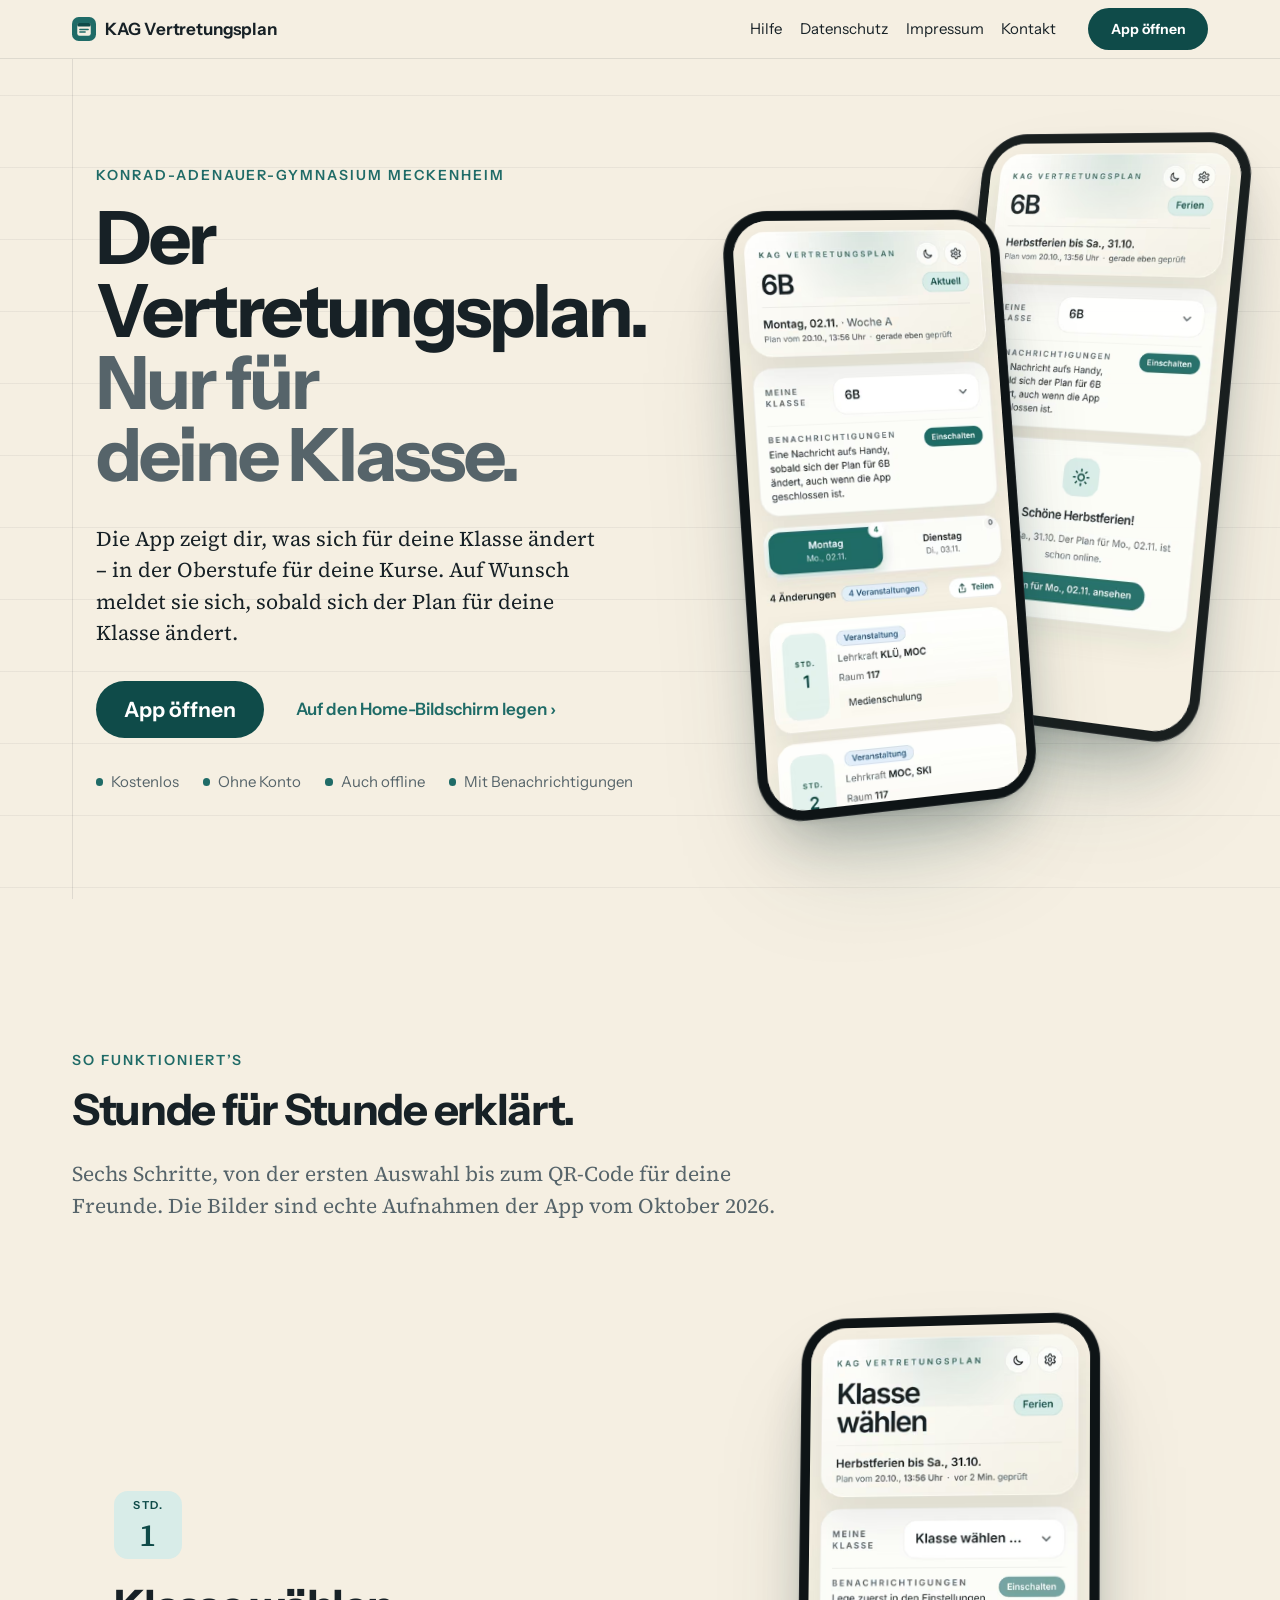
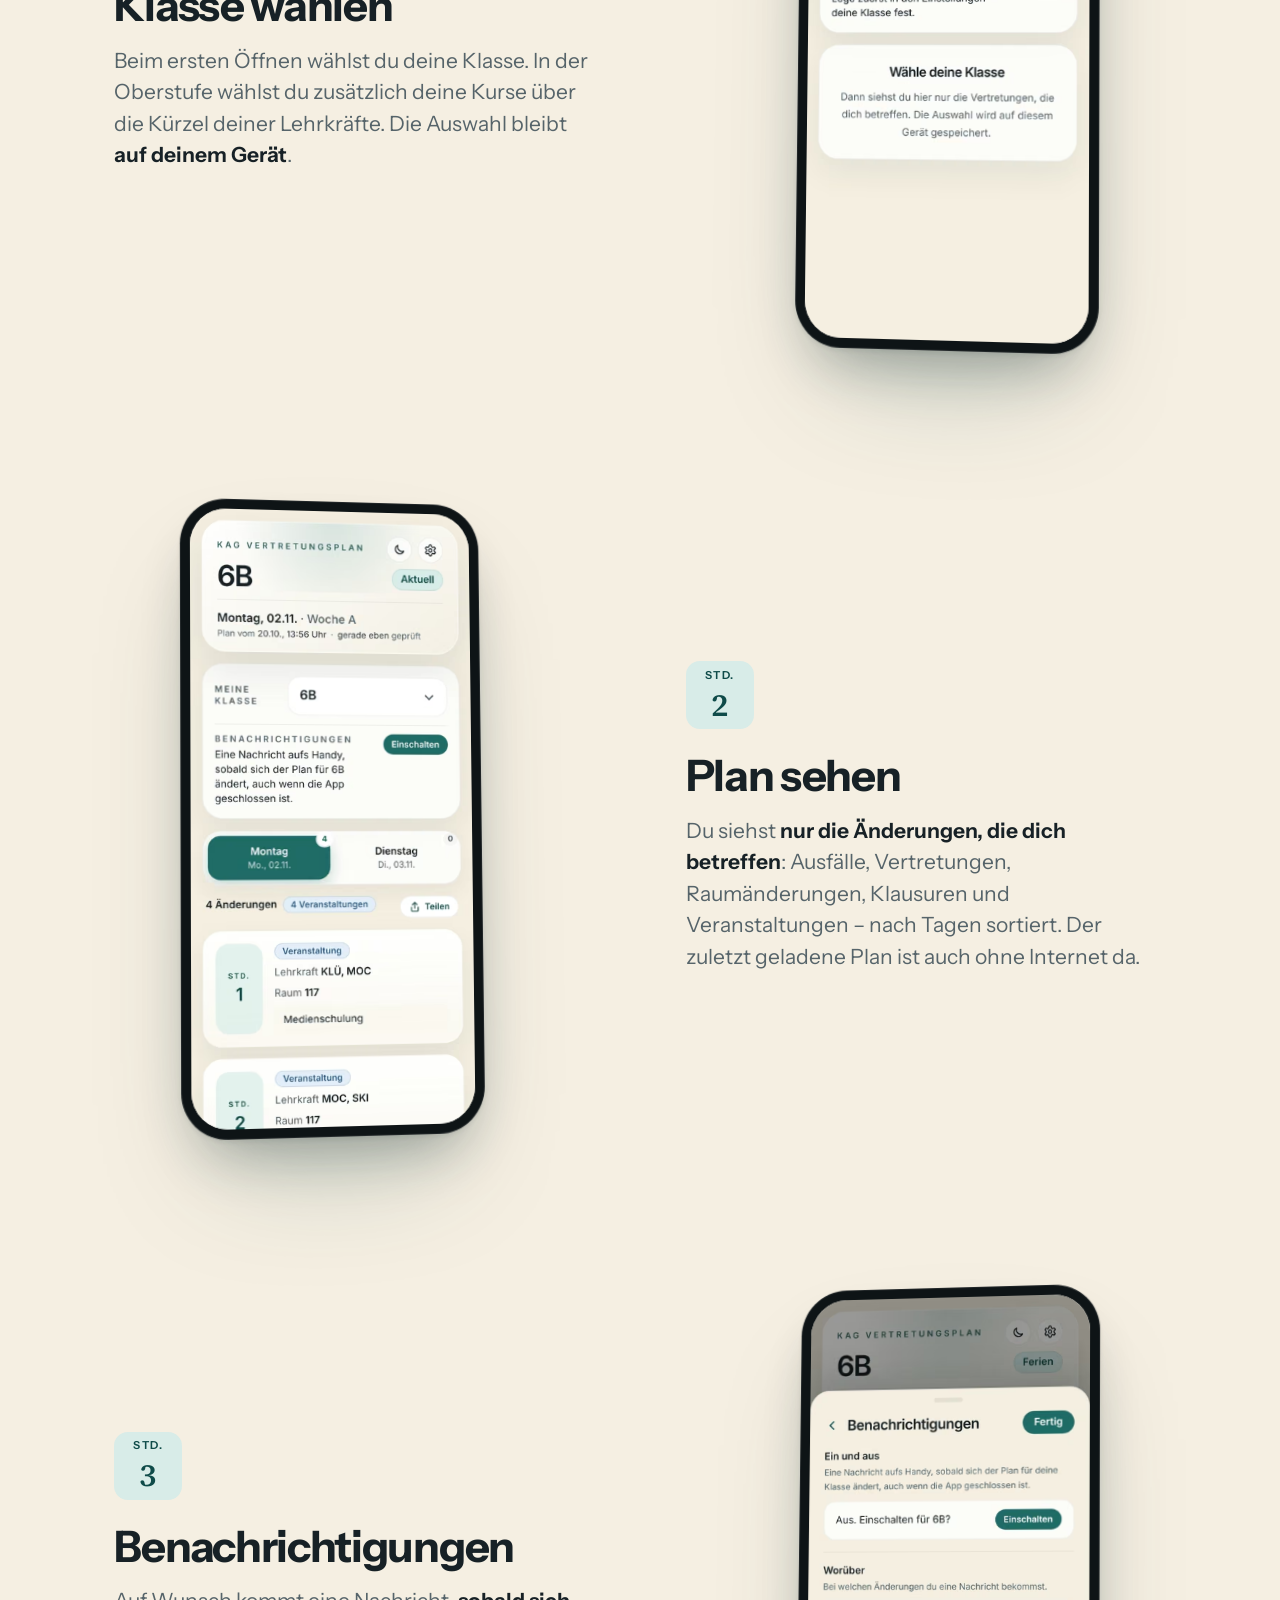
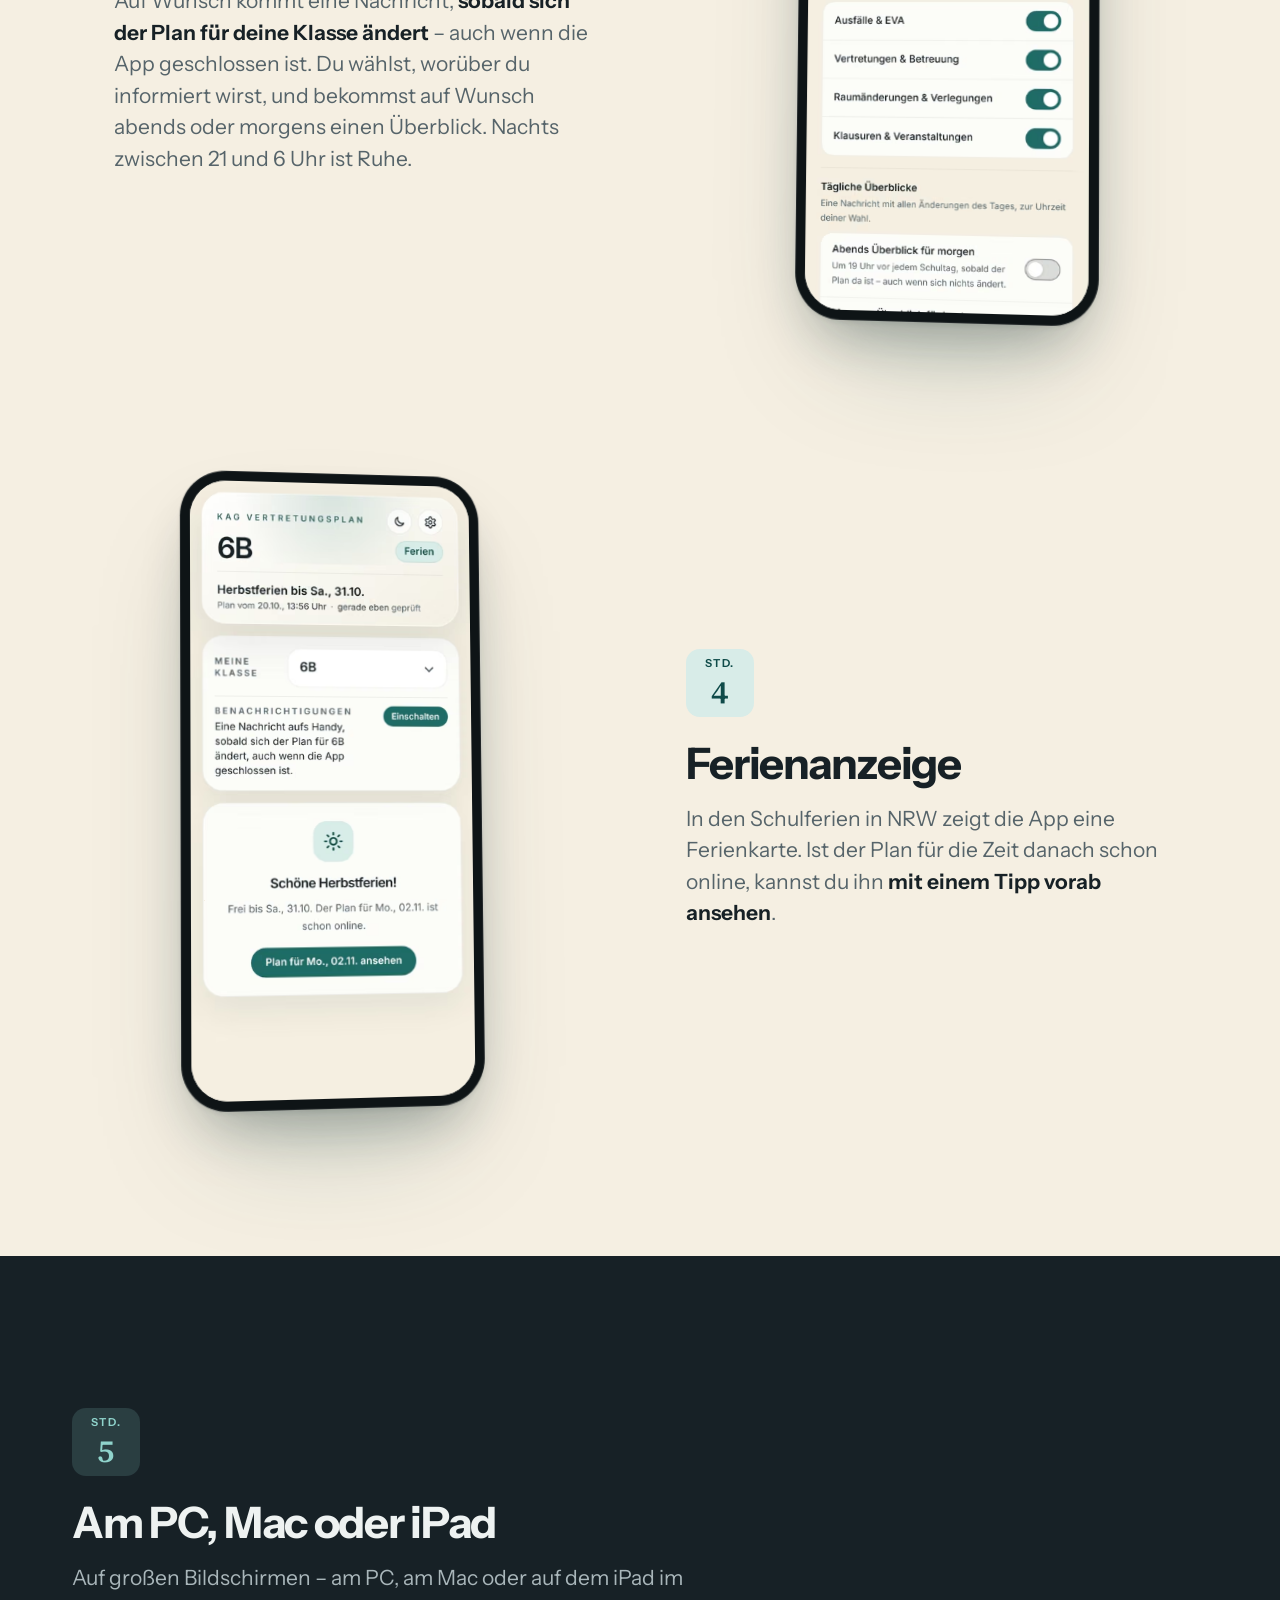
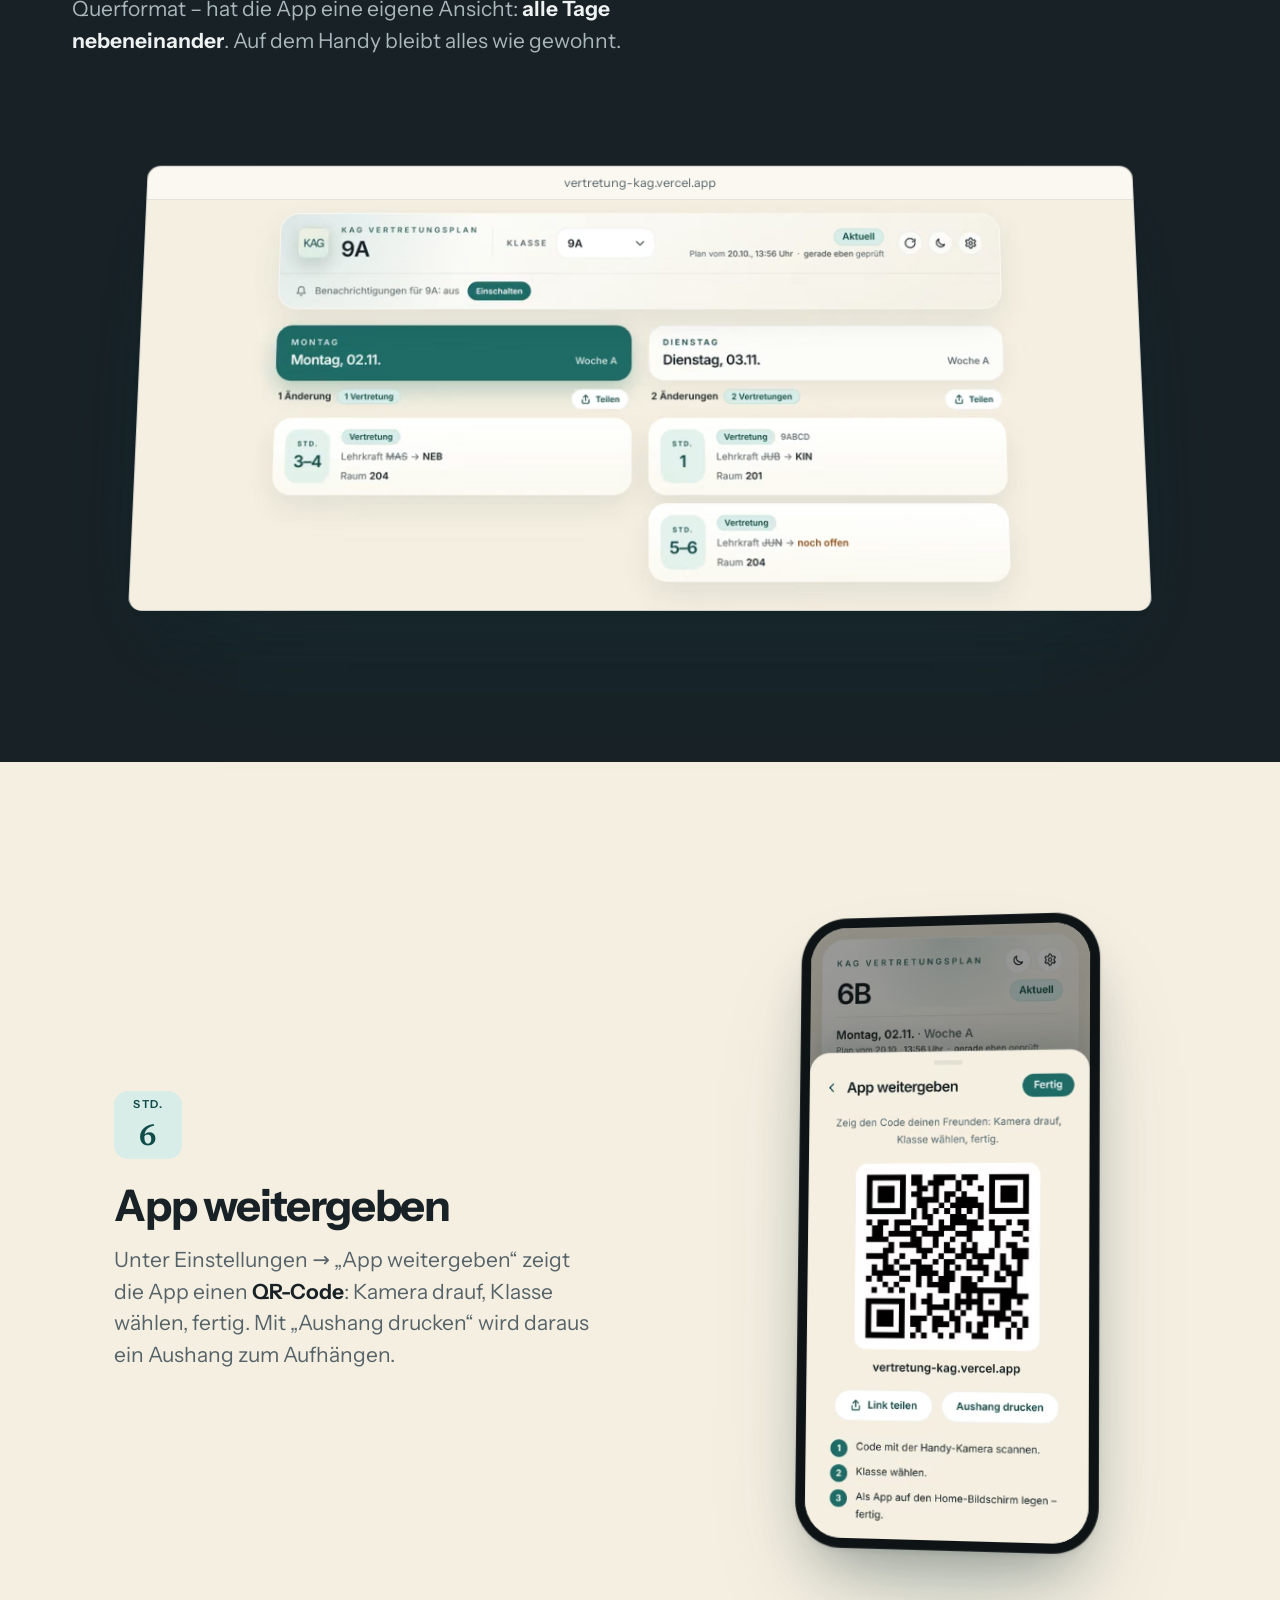
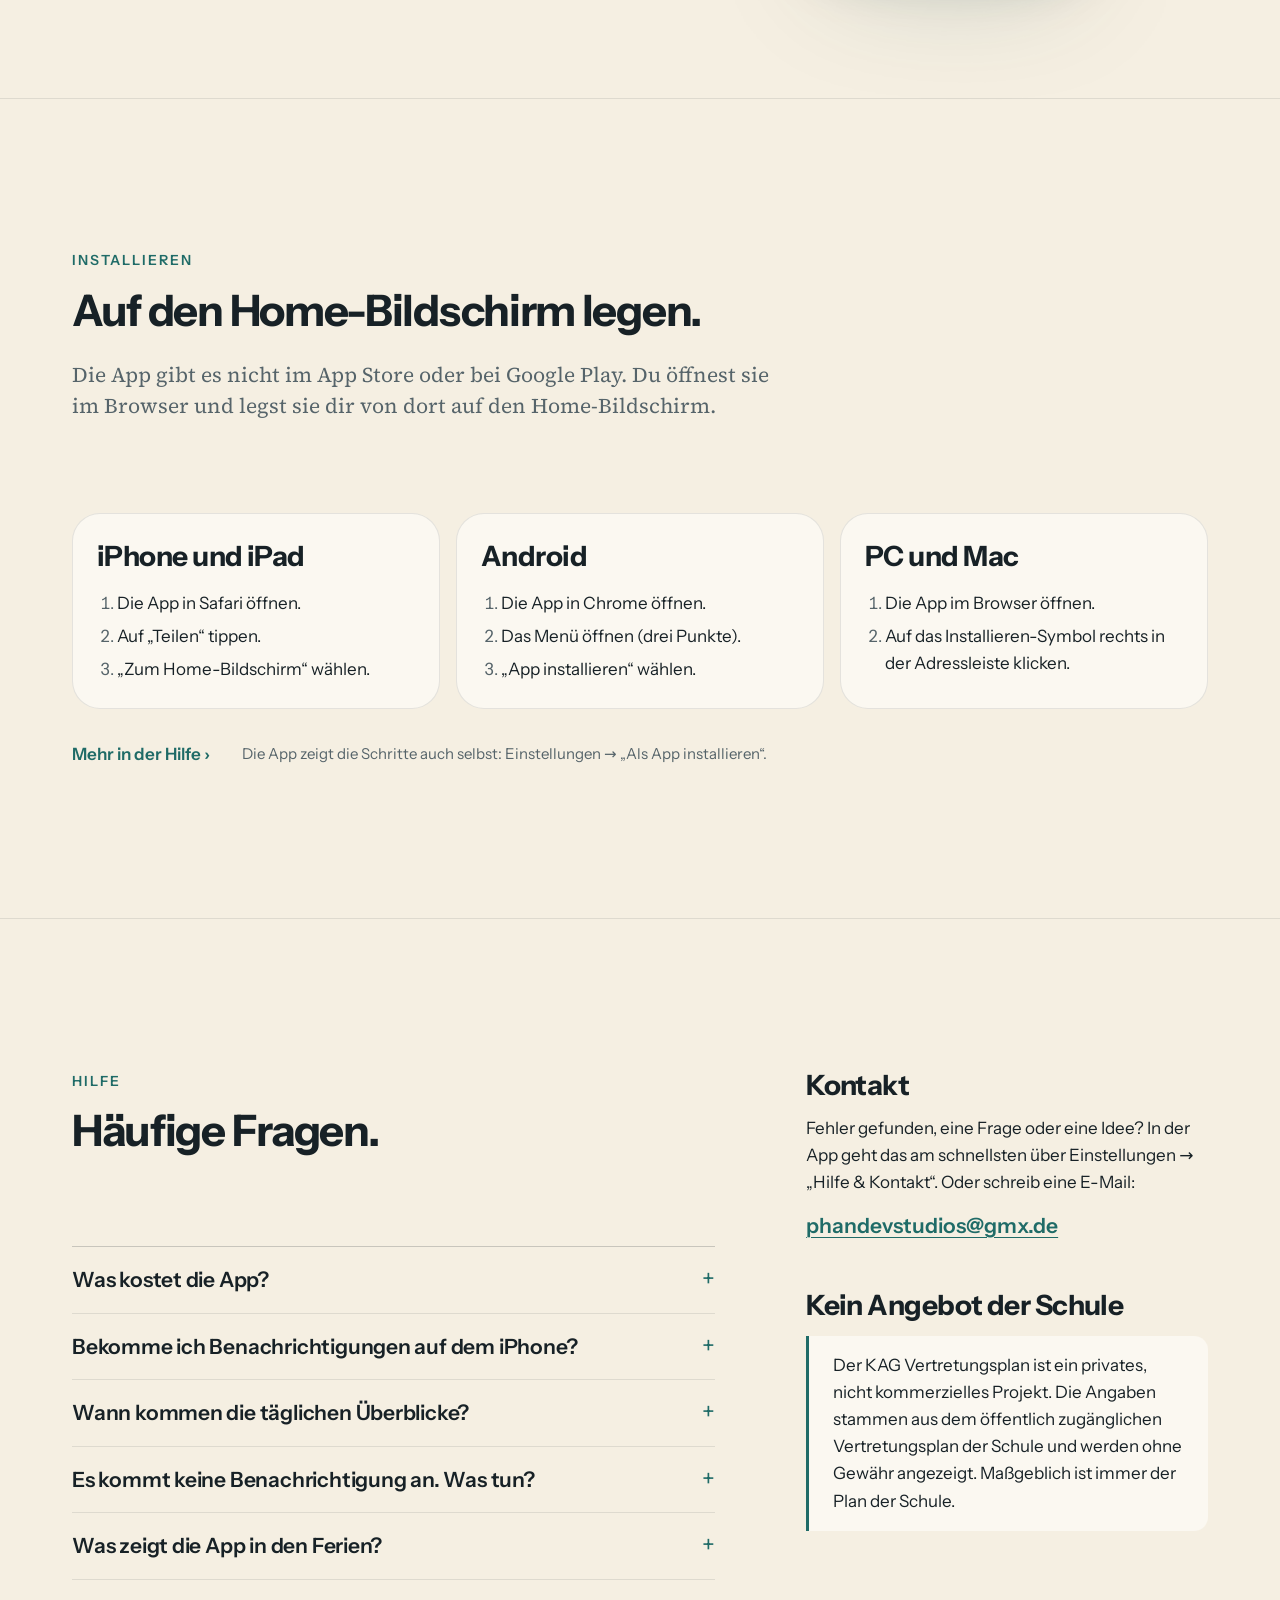
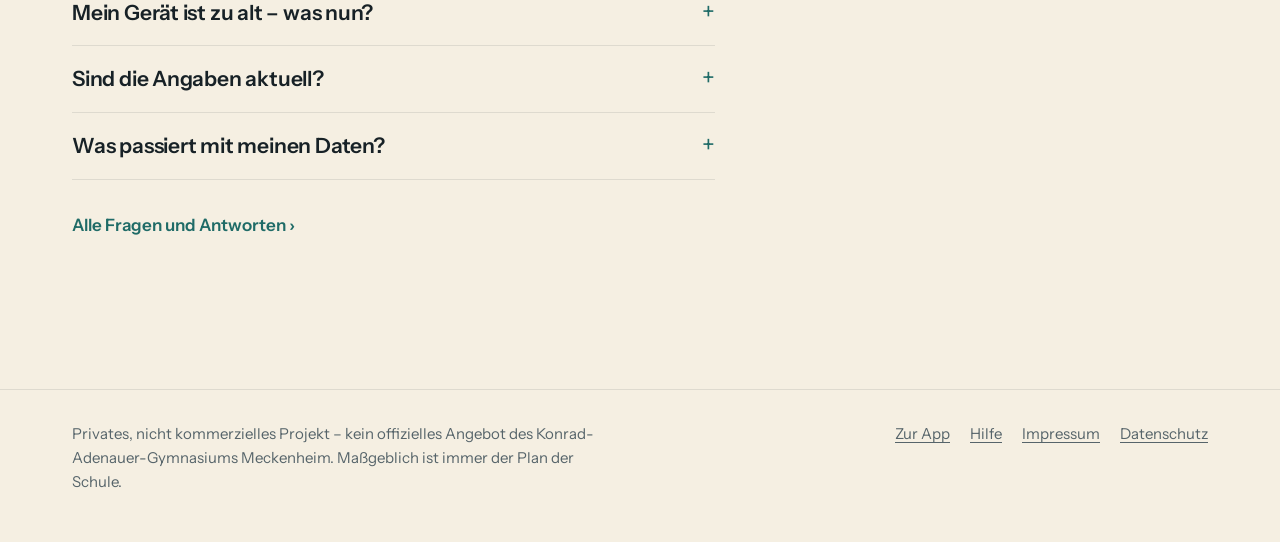
==== index.html @ eead3f2f "Relaunch: Designsystem „Stundenraster“, neue Startseite mit App-Screenshots - Startseite erklärt die" ====
<!doctype html>
<html lang="de">
<head>
  <meta charset="utf-8">
  <meta name="viewport" content="width=device-width, initial-scale=1">
  <title>KAG Vertretungsplan – der Vertretungsplan für deine Klasse</title>
  <meta name="description" content="Die Web-App „KAG Vertretungsplan“ für das Konrad-Adenauer-Gymnasium Meckenheim: so funktioniert sie, so installierst du sie, häufige Fragen und Kontakt.">
  <meta name="theme-color" content="#f5efe2" media="(prefers-color-scheme: light)">
  <meta name="theme-color" content="#12191b" media="(prefers-color-scheme: dark)">
  <link rel="icon" href="/favicon.svg" type="image/svg+xml">
  <link rel="preload" href="/fonts/instrument-sans.woff2" as="font" type="font/woff2" crossorigin>
  <link rel="preload" href="/fonts/source-serif-4.woff2" as="font" type="font/woff2" crossorigin>
  <link rel="stylesheet" href="/styles.css">
</head>
<body>
  <a class="skip-link" href="#inhalt">Zum Inhalt springen</a>

  <header class="site-header">
    <div class="wrap">
      <a class="brand" href="/"><img src="/favicon.svg" alt="" width="24" height="24">KAG Vertretungsplan</a>
      <nav class="site-nav" aria-label="Hauptnavigation">
        <ul>
          <li><a href="/hilfe">Hilfe</a></li>
          <li><a href="/datenschutz">Datenschutz</a></li>
          <li><a href="/impressum">Impressum</a></li>
          <li><a href="/hilfe#kontakt">Kontakt</a></li>
        </ul>
      </nav>
      <a class="button header-cta" href="https://vertretung-kag.vercel.app" rel="noopener">App öffnen</a>
    </div>
  </header>

  <main id="inhalt">
    <section class="hero" aria-labelledby="titel">
      <div class="wrap hero-grid">
        <div class="hero-text">
          <p class="eyebrow">Konrad-Adenauer-Gymnasium Meckenheim</p>
          <h1 id="titel">Der Vertretungs&shy;plan. <span class="continue">Nur für deine Klasse.</span></h1>
          <p class="lead">Die App zeigt dir, was sich für deine Klasse ändert – in der Oberstufe für deine Kurse. Auf Wunsch meldet sie sich, sobald sich der Plan für deine Klasse ändert.</p>
          <div class="actions">
            <a class="button button--large" href="https://vertretung-kag.vercel.app" rel="noopener">App öffnen</a>
            <a class="link-arrow" href="#installieren">Auf den Home-Bildschirm legen</a>
          </div>
          <ul class="hero-facts" aria-label="Das Wichtigste">
            <li>Kostenlos</li>
            <li>Ohne Konto</li>
            <li>Auch offline</li>
            <li>Mit Benachrichtigungen</li>
          </ul>
        </div>
        <div class="hero-stage">
          <div class="phone phone--back">
            <picture>
              <source media="(prefers-color-scheme: dark)" type="image/avif" srcset="/img/app/ferien-dark-390.avif 390w, /img/app/ferien-dark-780.avif 780w" sizes="(min-width: 62rem) 18rem, 46vw">
              <source media="(prefers-color-scheme: dark)" type="image/webp" srcset="/img/app/ferien-dark-390.webp 390w, /img/app/ferien-dark-780.webp 780w" sizes="(min-width: 62rem) 18rem, 46vw">
              <source type="image/avif" srcset="/img/app/ferien-light-390.avif 390w, /img/app/ferien-light-780.avif 780w" sizes="(min-width: 62rem) 18rem, 46vw">
              <img src="/img/app/ferien-light-390.webp" srcset="/img/app/ferien-light-390.webp 390w, /img/app/ferien-light-780.webp 780w" sizes="(min-width: 62rem) 18rem, 46vw" width="390" height="844" alt="Bildschirmfoto der App in den Herbstferien: Ferienkarte „Schöne Herbstferien!“ mit dem Knopf „Plan für Mo., 02.11. ansehen“." fetchpriority="high" decoding="async">
            </picture>
          </div>
          <div class="phone phone--front">
            <picture>
              <source media="(prefers-color-scheme: dark)" type="image/avif" srcset="/img/app/plan-dark-390.avif 390w, /img/app/plan-dark-780.avif 780w" sizes="(min-width: 62rem) 18rem, 46vw">
              <source media="(prefers-color-scheme: dark)" type="image/webp" srcset="/img/app/plan-dark-390.webp 390w, /img/app/plan-dark-780.webp 780w" sizes="(min-width: 62rem) 18rem, 46vw">
              <source type="image/avif" srcset="/img/app/plan-light-390.avif 390w, /img/app/plan-light-780.avif 780w" sizes="(min-width: 62rem) 18rem, 46vw">
              <img src="/img/app/plan-light-390.webp" srcset="/img/app/plan-light-390.webp 390w, /img/app/plan-light-780.webp 780w" sizes="(min-width: 62rem) 18rem, 46vw" width="390" height="844" alt="Bildschirmfoto der App: Plan der Klasse 6B für Montag, 02.11., mit vier Änderungen." fetchpriority="high" decoding="async">
            </picture>
          </div>
        </div>
      </div>
    </section>

    <section class="section" aria-labelledby="so-gehts">
      <div class="wrap">
        <div class="section-head">
          <p class="eyebrow">So funktioniert’s</p>
          <h2 id="so-gehts">Stunde für Stunde erklärt.</h2>
          <p class="lead">Sechs Schritte, von der ersten Auswahl bis zum QR-Code für deine Freunde. Die Bilder sind echte Aufnahmen der App vom Oktober 2026.</p>
        </div>

        <ol class="steps">
          <li class="step">
            <div class="step-text">
              <span class="lesson" aria-hidden="true"><small>STD.</small><span>1</span></span>
              <h3>Klasse wählen</h3>
              <p>Beim ersten Öffnen wählst du deine Klasse. In der Oberstufe wählst du zusätzlich deine Kurse über die Kürzel deiner Lehrkräfte. Die Auswahl bleibt <strong>auf deinem Gerät</strong>.</p>
            </div>
            <div class="step-media">
              <div class="phone">
                <picture>
              <source media="(prefers-color-scheme: dark)" type="image/avif" srcset="/img/app/choose-dark-390.avif 390w, /img/app/choose-dark-780.avif 780w" sizes="(min-width: 56rem) 19rem, 60vw">
              <source media="(prefers-color-scheme: dark)" type="image/webp" srcset="/img/app/choose-dark-390.webp 390w, /img/app/choose-dark-780.webp 780w" sizes="(min-width: 56rem) 19rem, 60vw">
              <source type="image/avif" srcset="/img/app/choose-light-390.avif 390w, /img/app/choose-light-780.avif 780w" sizes="(min-width: 56rem) 19rem, 60vw">
              <img src="/img/app/choose-light-390.webp" srcset="/img/app/choose-light-390.webp 390w, /img/app/choose-light-780.webp 780w" sizes="(min-width: 56rem) 19rem, 60vw" width="390" height="844" alt="Bildschirmfoto der App vor der Auswahl: „Klasse wählen“ mit dem Auswahlfeld „Meine Klasse“." loading="lazy" decoding="async">
            </picture>
              </div>
            </div>
          </li>

          <li class="step">
            <div class="step-text">
              <span class="lesson" aria-hidden="true"><small>STD.</small><span>2</span></span>
              <h3>Plan sehen</h3>
              <p>Du siehst <strong>nur die Änderungen, die dich betreffen</strong>: Ausfälle, Vertretungen, Raumänderungen, Klausuren und Veranstaltungen – nach Tagen sortiert. Der zuletzt geladene Plan ist auch ohne Internet da.</p>
            </div>
            <div class="step-media">
              <div class="phone">
                <picture>
              <source media="(prefers-color-scheme: dark)" type="image/avif" srcset="/img/app/plan-dark-390.avif 390w, /img/app/plan-dark-780.avif 780w" sizes="(min-width: 56rem) 19rem, 60vw">
              <source media="(prefers-color-scheme: dark)" type="image/webp" srcset="/img/app/plan-dark-390.webp 390w, /img/app/plan-dark-780.webp 780w" sizes="(min-width: 56rem) 19rem, 60vw">
              <source type="image/avif" srcset="/img/app/plan-light-390.avif 390w, /img/app/plan-light-780.avif 780w" sizes="(min-width: 56rem) 19rem, 60vw">
              <img src="/img/app/plan-light-390.webp" srcset="/img/app/plan-light-390.webp 390w, /img/app/plan-light-780.webp 780w" sizes="(min-width: 56rem) 19rem, 60vw" width="390" height="844" alt="Bildschirmfoto der App: Plan der Klasse 6B für Montag, 02.11., mit vier Veranstaltungen." loading="lazy" decoding="async">
            </picture>
              </div>
            </div>
          </li>

          <li class="step">
            <div class="step-text">
              <span class="lesson" aria-hidden="true"><small>STD.</small><span>3</span></span>
              <h3>Benachrichtigungen</h3>
              <p>Auf Wunsch kommt eine Nachricht, <strong>sobald sich der Plan für deine Klasse ändert</strong> – auch wenn die App geschlossen ist. Du wählst, worüber du informiert wirst, und bekommst auf Wunsch abends oder morgens einen Überblick. Nachts zwischen 21 und 6 Uhr ist Ruhe.</p>
            </div>
            <div class="step-media">
              <div class="phone">
                <picture>
              <source media="(prefers-color-scheme: dark)" type="image/avif" srcset="/img/app/notify-dark-390.avif 390w, /img/app/notify-dark-780.avif 780w" sizes="(min-width: 56rem) 19rem, 60vw">
              <source media="(prefers-color-scheme: dark)" type="image/webp" srcset="/img/app/notify-dark-390.webp 390w, /img/app/notify-dark-780.webp 780w" sizes="(min-width: 56rem) 19rem, 60vw">
              <source type="image/avif" srcset="/img/app/notify-light-390.avif 390w, /img/app/notify-light-780.avif 780w" sizes="(min-width: 56rem) 19rem, 60vw">
              <img src="/img/app/notify-light-390.webp" srcset="/img/app/notify-light-390.webp 390w, /img/app/notify-light-780.webp 780w" sizes="(min-width: 56rem) 19rem, 60vw" width="390" height="844" alt="Bildschirmfoto der Einstellungen „Benachrichtigungen“: Schalter für Ausfälle &amp; EVA, Vertretungen &amp; Betreuung, Raumänderungen &amp; Verlegungen sowie Klausuren &amp; Veranstaltungen, darunter die täglichen Überblicke." loading="lazy" decoding="async">
            </picture>
              </div>
            </div>
          </li>

          <li class="step">
            <div class="step-text">
              <span class="lesson" aria-hidden="true"><small>STD.</small><span>4</span></span>
              <h3>Ferienanzeige</h3>
              <p>In den Schulferien in NRW zeigt die App eine Ferienkarte. Ist der Plan für die Zeit danach schon online, kannst du ihn <strong>mit einem Tipp vorab ansehen</strong>.</p>
            </div>
            <div class="step-media">
              <div class="phone">
                <picture>
              <source media="(prefers-color-scheme: dark)" type="image/avif" srcset="/img/app/ferien-dark-390.avif 390w, /img/app/ferien-dark-780.avif 780w" sizes="(min-width: 56rem) 19rem, 60vw">
              <source media="(prefers-color-scheme: dark)" type="image/webp" srcset="/img/app/ferien-dark-390.webp 390w, /img/app/ferien-dark-780.webp 780w" sizes="(min-width: 56rem) 19rem, 60vw">
              <source type="image/avif" srcset="/img/app/ferien-light-390.avif 390w, /img/app/ferien-light-780.avif 780w" sizes="(min-width: 56rem) 19rem, 60vw">
              <img src="/img/app/ferien-light-390.webp" srcset="/img/app/ferien-light-390.webp 390w, /img/app/ferien-light-780.webp 780w" sizes="(min-width: 56rem) 19rem, 60vw" width="390" height="844" alt="Bildschirmfoto der App: Ferienkarte „Schöne Herbstferien! Frei bis Sa., 31.10.“ mit dem Knopf „Plan für Mo., 02.11. ansehen“." loading="lazy" decoding="async">
            </picture>
              </div>
            </div>
          </li>
        </ol>
      </div>

      <div class="band">
        <div class="wrap">
          <div class="step-text">
            <span class="lesson" aria-hidden="true"><small>STD.</small><span>5</span></span>
            <h3>Am PC, Mac oder iPad</h3>
            <p>Auf großen Bildschirmen – am PC, am Mac oder auf dem iPad im Querformat – hat die App eine eigene Ansicht: <strong>alle Tage nebeneinander</strong>. Auf dem Handy bleibt alles wie gewohnt.</p>
          </div>
          <div class="step-media">
            <div class="browser">
              <div class="browser-bar" aria-hidden="true">vertretung-kag.vercel.app</div>
              <picture>
              <source media="(prefers-color-scheme: dark)" type="image/avif" srcset="/img/app/desktop-dark-1080.avif 1080w, /img/app/desktop-dark-2160.avif 2160w" sizes="(min-width: 64rem) 64rem, 92vw">
              <source media="(prefers-color-scheme: dark)" type="image/webp" srcset="/img/app/desktop-dark-1080.webp 1080w, /img/app/desktop-dark-2160.webp 2160w" sizes="(min-width: 64rem) 64rem, 92vw">
              <source type="image/avif" srcset="/img/app/desktop-light-1080.avif 1080w, /img/app/desktop-light-2160.avif 2160w" sizes="(min-width: 64rem) 64rem, 92vw">
              <img src="/img/app/desktop-light-1080.webp" srcset="/img/app/desktop-light-1080.webp 1080w, /img/app/desktop-light-2160.webp 2160w" sizes="(min-width: 64rem) 64rem, 92vw" width="1080" height="450" alt="Bildschirmfoto der App am Computer: Plan der Klasse 9A mit Montag, 02.11., und Dienstag, 03.11., nebeneinander." loading="lazy" decoding="async">
            </picture>
            </div>
          </div>
        </div>
      </div>

      <div class="wrap">
        <ol class="steps" start="6">
          <li class="step">
            <div class="step-text">
              <span class="lesson" aria-hidden="true"><small>STD.</small><span>6</span></span>
              <h3>App weitergeben</h3>
              <p>Unter Einstellungen → „App weitergeben“ zeigt die App einen <strong>QR-Code</strong>: Kamera drauf, Klasse wählen, fertig. Mit „Aushang drucken“ wird daraus ein Aushang zum Aufhängen.</p>
            </div>
            <div class="step-media">
              <div class="phone">
                <picture>
              <source media="(prefers-color-scheme: dark)" type="image/avif" srcset="/img/app/qr-dark-390.avif 390w, /img/app/qr-dark-780.avif 780w" sizes="(min-width: 56rem) 19rem, 60vw">
              <source media="(prefers-color-scheme: dark)" type="image/webp" srcset="/img/app/qr-dark-390.webp 390w, /img/app/qr-dark-780.webp 780w" sizes="(min-width: 56rem) 19rem, 60vw">
              <source type="image/avif" srcset="/img/app/qr-light-390.avif 390w, /img/app/qr-light-780.avif 780w" sizes="(min-width: 56rem) 19rem, 60vw">
              <img src="/img/app/qr-light-390.webp" srcset="/img/app/qr-light-390.webp 390w, /img/app/qr-light-780.webp 780w" sizes="(min-width: 56rem) 19rem, 60vw" width="390" height="844" alt="Bildschirmfoto der App: „App weitergeben“ mit QR-Code für vertretung-kag.vercel.app und den Knöpfen „Link teilen“ und „Aushang drucken“." loading="lazy" decoding="async">
            </picture>
              </div>
            </div>
          </li>
        </ol>
      </div>
    </section>

    <section class="section" aria-labelledby="installieren">
      <div class="wrap">
        <div class="section-head">
          <p class="eyebrow">Installieren</p>
          <h2 id="installieren">Auf den Home-Bildschirm legen.</h2>
          <p class="lead">Die App gibt es nicht im App Store oder bei Google Play. Du öffnest sie im Browser und legst sie dir von dort auf den Home-Bildschirm.</p>
        </div>
        <ul class="install">
          <li class="card">
            <h3>iPhone und iPad</h3>
            <ol>
              <li>Die App in Safari öffnen.</li>
              <li>Auf „Teilen“ tippen.</li>
              <li>„Zum Home-Bildschirm“ wählen.</li>
            </ol>
          </li>
          <li class="card">
            <h3>Android</h3>
            <ol>
              <li>Die App in Chrome öffnen.</li>
              <li>Das Menü öffnen (drei Punkte).</li>
              <li>„App installieren“ wählen.</li>
            </ol>
          </li>
          <li class="card">
            <h3>PC und Mac</h3>
            <ol>
              <li>Die App im Browser öffnen.</li>
              <li>Auf das Installieren-Symbol rechts in der Adressleiste klicken.</li>
            </ol>
          </li>
        </ul>
        <p class="actions"><a class="link-arrow" href="/hilfe#installieren">Mehr in der Hilfe</a> <span class="muted small">Die App zeigt die Schritte auch selbst: Einstellungen → „Als App installieren“.</span></p>
      </div>
    </section>

    <section class="section" aria-labelledby="fragen">
      <div class="wrap split">
        <div>
          <div class="section-head">
            <p class="eyebrow">Hilfe</p>
            <h2 id="fragen">Häufige Fragen.</h2>
          </div>
          <div class="faq">
            <details>
              <summary>Was kostet die App?</summary>
              <div class="answer"><p>Nichts. Die App ist kostenlos, ohne Werbung und braucht kein Konto.</p></div>
            </details>
            <details>
              <summary>Bekomme ich Benachrichtigungen auf dem iPhone?</summary>
              <div class="answer"><p>Ja – auf iPhone und iPad aber nur in der installierten App, nicht in Safari. <a href="/hilfe#benachrichtigungen">Mehr zu Benachrichtigungen</a></p></div>
            </details>
            <details>
              <summary>Wann kommen die täglichen Überblicke?</summary>
              <div class="answer"><p>Abends ein Überblick für morgen (17, 18, <strong>19</strong> oder 20 Uhr) und morgens einer für heute (6:00, <strong>6:30</strong> oder 7:00 Uhr); fett ist die Voreinstellung. Kommt der Plan für morgen erst spät, folgt der Überblick sofort danach (bis 21 Uhr).</p></div>
            </details>
            <details>
              <summary>Es kommt keine Benachrichtigung an. Was tun?</summary>
              <div class="answer"><p>Prüfe, ob Mitteilungen in den Systemeinstellungen erlaubt sind und ob ein Fokus oder „Nicht stören“ an ist. Mit „Testnachricht senden“ kannst du es ausprobieren. Hilft das nicht, melde es über „Hilfe &amp; Kontakt“ in der App.</p></div>
            </details>
            <details>
              <summary>Was zeigt die App in den Ferien?</summary>
              <div class="answer"><p>Eine Ferienkarte. Ist der Plan für die Zeit danach schon online, gibt es die Knöpfe „Plan für … ansehen“ und „Letzten Plan ansehen“. <a href="/hilfe#ferien">Mehr zu Ferien und Feiertagen</a></p></div>
            </details>
            <details>
              <summary>Mein Gerät ist zu alt – was nun?</summary>
              <div class="answer"><p>Unter iOS 16.4 und in sehr alten Browsern zeigt die App stattdessen einen Hinweis mit Link zum Original-Plan der Schule.</p></div>
            </details>
            <details>
              <summary>Sind die Angaben aktuell?</summary>
              <div class="answer"><p>Die App prüft den Plan der Schule regelmäßig. Im Zweifel gilt aber immer der Aushang bzw. der Original-Plan der Schule.</p></div>
            </details>
            <details>
              <summary>Was passiert mit meinen Daten?</summary>
              <div class="answer"><p>Deine Klasse und deine Einstellungen bleiben auf deinem Gerät. Nur wenn du Benachrichtigungen einschaltest, speichert der Server, was er dafür braucht. <a href="/datenschutz">Zur Datenschutzerklärung</a></p></div>
            </details>
          </div>
          <p class="actions"><a class="link-arrow" href="/hilfe">Alle Fragen und Antworten</a></p>
        </div>

        <aside class="contact" aria-label="Kontakt und Hinweis">
          <h2 id="kontakt">Kontakt</h2>
          <p>Fehler gefunden, eine Frage oder eine Idee? In der App geht das am schnellsten über Einstellungen → „Hilfe &amp; Kontakt“. Oder schreib eine E-Mail:</p>
          <a class="mail" href="mailto:phandevstudios@gmx.de">phandevstudios@gmx.de</a>
          <h2 id="hinweis">Kein Angebot der Schule</h2>
          <p class="notice">Der KAG Vertretungsplan ist ein privates, nicht kommerzielles Projekt. Die Angaben stammen aus dem öffentlich zugänglichen Vertretungsplan der Schule und werden ohne Gewähr angezeigt. Maßgeblich ist immer der Plan der Schule.</p>
        </aside>
      </div>
    </section>
  </main>

  <footer class="site-footer">
    <div class="wrap">
      <p>Privates, nicht kommerzielles Projekt – kein offizielles Angebot des Konrad-Adenauer-Gymnasiums Meckenheim. Maßgeblich ist immer der Plan der Schule.</p>
      <ul>
        <li><a href="https://vertretung-kag.vercel.app" rel="noopener">Zur App</a></li>
        <li><a href="/hilfe">Hilfe</a></li>
        <li><a href="/impressum">Impressum</a></li>
        <li><a href="/datenschutz">Datenschutz</a></li>
      </ul>
    </div>
  </footer>
</body>
</html>
---- styles.css ----
/* ==========================================================================
   KAG Vertretungsplan – Support-Website
   Designsystem „Stundenraster“. Reines CSS, kein JavaScript.
   Schriften selbst gehostet unter /fonts (SIL Open Font License).
   ========================================================================== */

@font-face {
  font-family: "Instrument Sans";
  src: url("/fonts/instrument-sans.woff2") format("woff2");
  font-weight: 400 700;
  font-style: normal;
  font-display: swap;
}

@font-face {
  font-family: "Source Serif 4";
  src: url("/fonts/source-serif-4.woff2") format("woff2");
  font-weight: 200 900;
  font-style: normal;
  font-display: swap;
}

/* --------------------------------------------------------------------------
   1. Tokens
   -------------------------------------------------------------------------- */

:root {
  color-scheme: light dark;

  /* Farbe – hell */
  --paper: #f5efe2;          /* Seite, wie der Hintergrund der App */
  --paper-raised: #fbf8f1;   /* erhöhte Flächen */
  --ink: #172126;            /* Text */
  --ink-muted: #56646a;      /* Nebentext */
  --petrol: #1f6b67;         /* Links, Akzent */
  --petrol-deep: #0f4b49;    /* Hover, Hauptknopf */
  --mint: #d8ece8;           /* zarter Akzent */
  --signal: #9a4a0b;         /* sehr sparsam: Hervorhebung wie „noch offen“ */
  --line: rgba(23, 33, 38, 0.1);
  --line-strong: rgba(23, 33, 38, 0.2);
  --raster: rgba(23, 33, 38, 0.06);

  --on-accent: #ffffff;      /* Text auf Hauptknopf */
  --band: #172126;           /* dunkles Band */
  --band-ink: #eef2f1;
  --band-muted: #a9b6ba;
  --band-accent: #8fd3cb;

  --bezel: #0e1416;          /* Handyrahmen */
  --focus: #0f4b49;

  /* Schrift */
  --font-sans: "Instrument Sans", system-ui, -apple-system, "Segoe UI", Roboto, Arial, sans-serif;
  --font-serif: "Source Serif 4", "Iowan Old Style", "Palatino Linotype", Georgia, serif;

  --step--1: 0.875rem;
  --step-0: 1.0625rem;
  --step-1: clamp(1.125rem, 1.05rem + 0.35vw, 1.3125rem);
  --step-2: clamp(1.375rem, 1.2rem + 0.8vw, 1.75rem);
  --step-3: clamp(1.75rem, 1.35rem + 1.7vw, 2.75rem);
  --step-4: clamp(2.25rem, 1.5rem + 3.4vw, 4.5rem);
  --step-5: clamp(2.5rem, 1.4rem + 5.2vw, 6.25rem);

  /* Abstände */
  --space-1: 0.25rem;
  --space-2: 0.5rem;
  --space-3: 0.75rem;
  --space-4: 1rem;
  --space-5: 1.5rem;
  --space-6: 2rem;
  --space-7: 3rem;
  --space-8: clamp(3.5rem, 2.5rem + 4vw, 6rem);
  --space-9: clamp(5rem, 3rem + 8vw, 10rem);

  /* Radien */
  --radius-s: 6px;
  --radius-m: 14px;
  --radius-l: 28px;
  --radius-pill: 999px;
  --radius-phone: 2.9rem;

  /* Schatten */
  --shadow-1: 0 1px 2px rgba(23, 33, 38, 0.06), 0 6px 18px rgba(23, 33, 38, 0.06);
  --shadow-device: 0 2px 4px rgba(23, 33, 38, 0.08), 0 30px 60px -20px rgba(23, 33, 38, 0.35), 0 60px 120px -40px rgba(15, 75, 73, 0.25);

  /* Raster */
  --page: 76rem;
  --measure: 38rem;
  --gutter: clamp(1rem, 4vw, 2.5rem);
}

@media (prefers-color-scheme: dark) {
  :root {
    --paper: #12191b;
    --paper-raised: #182225;
    --ink: #e6ecec;
    --ink-muted: #9cabb0;
    --petrol: #8fd3cb;
    --petrol-deep: #b5e6df;
    --mint: #1d3634;
    --signal: #f0a35e;
    --line: rgba(255, 255, 255, 0.1);
    --line-strong: rgba(255, 255, 255, 0.2);
    --raster: rgba(255, 255, 255, 0.05);

    --on-accent: #0b1213;
    --band: #0a0f10;
    --band-ink: #e6ecec;
    --band-muted: #9cabb0;
    --band-accent: #8fd3cb;

    --bezel: #2a3336;
    --focus: #8fd3cb;

    --shadow-1: 0 1px 2px rgba(0, 0, 0, 0.4), 0 6px 18px rgba(0, 0, 0, 0.3);
    --shadow-device: 0 2px 4px rgba(0, 0, 0, 0.4), 0 30px 60px -20px rgba(0, 0, 0, 0.7), 0 60px 120px -40px rgba(143, 211, 203, 0.12);
  }
}

/* --------------------------------------------------------------------------
   2. Grundlagen
   -------------------------------------------------------------------------- */

*,
*::before,
*::after {
  box-sizing: border-box;
}

html {
  -webkit-text-size-adjust: 100%;
  text-size-adjust: 100%;
  scroll-padding-top: 5rem;
}

body {
  margin: 0;
  background: var(--paper);
  color: var(--ink);
  font-family: var(--font-sans);
  font-size: var(--step-0);
  line-height: 1.6;
  font-kerning: normal;
  overflow-wrap: break-word;
  overflow-x: clip;
}

::selection {
  background: var(--mint);
  color: var(--ink);
}

img {
  max-width: 100%;
  height: auto;
}

a {
  color: var(--petrol);
  text-decoration-line: underline;
  text-decoration-thickness: 1px;
  text-underline-offset: 0.2em;
}

a:hover {
  color: var(--petrol-deep);
  text-decoration-thickness: 2px;
}

:focus-visible {
  outline: 2px solid var(--focus);
  outline-offset: 3px;
  border-radius: 3px;
}

h1,
h2,
h3 {
  margin: 0;
  text-wrap: balance;
}

h1,
h2 {
  font-family: var(--font-sans);
  font-weight: 700;
  letter-spacing: -0.03em;
  line-height: 1.02;
}

h1 {
  font-size: var(--step-4);
  hyphens: auto;
}

h2 {
  font-size: var(--step-3);
  line-height: 1.08;
}

h3 {
  font-size: var(--step-1);
  font-weight: 650;
  letter-spacing: -0.01em;
  line-height: 1.3;
}

p,
ul,
ol,
dl,
address {
  margin: 0;
}

* + p,
* + ul,
* + ol,
* + dl,
* + address,
* + .table {
  margin-top: 0.9em;
}

ul,
ol {
  padding-left: 1.25em;
}

li + li {
  margin-top: 0.35em;
}

li::marker {
  color: var(--ink-muted);
}

address {
  font-style: normal;
}

strong {
  font-weight: 650;
}

code {
  font-family: ui-monospace, "SF Mono", Menlo, Consolas, monospace;
  font-size: 0.9em;
}

.muted {
  color: var(--ink-muted);
}

.small {
  font-size: 0.9375rem;
}

.visually-hidden {
  position: absolute;
  width: 1px;
  height: 1px;
  overflow: hidden;
  clip: rect(0 0 0 0);
  white-space: nowrap;
}

.eyebrow {
  margin: 0 0 var(--space-4);
  color: var(--petrol);
  font-size: var(--step--1);
  font-weight: 600;
  letter-spacing: 0.14em;
  text-transform: uppercase;
}

.lead {
  font-family: var(--font-serif);
  font-size: var(--step-1);
  line-height: 1.5;
}

.meta {
  margin-top: var(--space-3);
  color: var(--ink-muted);
  font-size: 0.9375rem;
}

.wrap {
  max-width: var(--page);
  margin: 0 auto;
  padding-left: var(--gutter);
  padding-right: var(--gutter);
}

/* --------------------------------------------------------------------------
   3. Komponenten
   -------------------------------------------------------------------------- */

/* Sprunglink */
.skip-link {
  position: absolute;
  left: 1rem;
  top: -4rem;
  padding: 0.5rem 0.9rem;
  background: var(--paper-raised);
  color: var(--petrol-deep);
  font-weight: 600;
  z-index: 20;
}

.skip-link:focus {
  top: 1rem;
}

/* Navigation */
.site-header {
  position: sticky;
  top: 0;
  z-index: 10;
  background: var(--paper);
  border-bottom: 1px solid var(--line);
}

.site-header .wrap {
  display: flex;
  flex-wrap: wrap;
  align-items: center;
  gap: var(--space-2) var(--space-6);
  min-height: 3.5rem;
  padding-top: var(--space-2);
  padding-bottom: var(--space-2);
}

.brand {
  display: inline-flex;
  align-items: center;
  gap: 0.55rem;
  color: var(--ink);
  font-weight: 650;
  letter-spacing: -0.01em;
  text-decoration: none;
}

.brand:hover {
  color: var(--ink);
}

.brand img {
  display: block;
  width: 1.5rem;
  height: 1.5rem;
}

.site-nav {
  margin-left: auto;
}

.site-nav ul {
  display: flex;
  flex-wrap: wrap;
  gap: 0.15rem 1.1rem;
  margin: 0;
  padding: 0;
  list-style: none;
}

.site-nav li + li {
  margin-top: 0;
}

.site-nav a {
  display: inline-block;
  padding: 0.3rem 0;
  color: var(--ink);
  font-size: 0.9375rem;
  text-decoration: none;
}

.site-nav a:hover {
  color: var(--petrol-deep);
  text-decoration: underline;
}

.site-nav a[aria-current="page"] {
  color: var(--petrol);
  text-decoration: underline;
  text-decoration-thickness: 2px;
  text-underline-offset: 0.4em;
}

.header-cta {
  padding: 0.35rem 0.85rem;
  font-size: 0.875rem;
}

@media (max-width: 47.99rem) {
  .site-header {
    position: static;
  }
  .site-nav {
    order: 3;
    flex-basis: 100%;
    margin-left: 0;
  }
  .header-cta {
    margin-left: auto;
  }
}

/* Knöpfe */
.button {
  display: inline-flex;
  align-items: center;
  justify-content: center;
  gap: 0.4em;
  padding: 0.8rem 1.4rem;
  border-radius: var(--radius-pill);
  background: var(--petrol-deep);
  color: var(--on-accent);
  font-weight: 650;
  line-height: 1.2;
  text-decoration: none;
}

.button:hover {
  background: var(--petrol);
  color: var(--on-accent);
}

@media (prefers-color-scheme: dark) {
  .button {
    background: var(--petrol);
  }
  .button:hover {
    background: var(--petrol-deep);
  }
}

.button--large {
  padding: 1rem 1.75rem;
  font-size: var(--step-1);
}

.link-arrow {
  font-weight: 600;
  text-decoration: none;
}

.link-arrow::after {
  content: " ›";
}

.link-arrow:hover {
  text-decoration: underline;
}

.actions {
  display: flex;
  flex-wrap: wrap;
  align-items: center;
  gap: var(--space-4) var(--space-6);
  margin-top: var(--space-6);
}

/* Karte (sparsam: Installations-Anleitung) */
.card {
  padding: var(--space-5);
  border-radius: var(--radius-l);
  background: var(--paper-raised);
  border: 1px solid var(--line);
}

/* Hinweisbox */
.notice,
.note {
  padding: var(--space-4) var(--space-5);
  border-left: 3px solid var(--petrol);
  border-radius: 0 var(--radius-m) var(--radius-m) 0;
  background: var(--paper-raised);
}

/* Akkordeon (ohne JavaScript) */
.faq {
  border-top: 1px solid var(--line-strong);
}

.faq details {
  border-bottom: 1px solid var(--line);
}

.faq summary {
  display: flex;
  justify-content: space-between;
  align-items: baseline;
  gap: var(--space-4);
  padding: var(--space-4) 0;
  cursor: pointer;
  list-style: none;
  font-size: var(--step-1);
  font-weight: 600;
  letter-spacing: -0.01em;
}

.faq summary::-webkit-details-marker {
  display: none;
}

.faq summary::after {
  content: "+";
  flex: none;
  color: var(--petrol);
  font-size: 1.5rem;
  font-weight: 400;
  line-height: 1;
}

.faq details[open] summary::after {
  content: "–";
}

.faq summary:hover {
  color: var(--petrol-deep);
}

.faq .answer {
  max-width: var(--measure);
  padding-bottom: var(--space-5);
  color: var(--ink);
}

/* Geräte */
.phone {
  position: relative;
  width: var(--phone-w, 17.5rem);
  padding: 0.6rem;
  border-radius: var(--radius-phone);
  background: var(--bezel);
  box-shadow: var(--shadow-device), inset 0 0 0 1px rgba(255, 255, 255, 0.08);
}

.phone picture,
.phone img {
  display: block;
  width: 100%;
  border-radius: calc(var(--radius-phone) - 0.6rem);
  background: var(--paper-raised);
}

.browser {
  overflow: hidden;
  border-radius: var(--radius-m);
  background: var(--paper-raised);
  border: 1px solid var(--line-strong);
  box-shadow: var(--shadow-device);
}

.browser-bar {
  padding: 0.45rem 1rem;
  border-bottom: 1px solid var(--line);
  color: var(--ink-muted);
  font-size: 0.8125rem;
  text-align: center;
}

.browser picture,
.browser img {
  display: block;
  width: 100%;
  background: var(--paper);
}

/* Stundenmarke wie in der App */
.lesson {
  display: inline-grid;
  place-items: center;
  width: 4.25rem;
  height: 4.25rem;
  border-radius: var(--radius-m);
  background: var(--mint);
  color: var(--petrol-deep);
  line-height: 1;
}

.lesson small {
  font-size: 0.6875rem;
  font-weight: 650;
  letter-spacing: 0.14em;
}

.lesson span {
  margin-top: -0.6rem;
  font-family: var(--font-serif);
  font-size: 2rem;
  font-weight: 600;
}

/* Fuß */
.site-footer {
  border-top: 1px solid var(--line);
  color: var(--ink-muted);
  font-size: 0.9375rem;
}

.site-footer .wrap {
  display: flex;
  flex-wrap: wrap;
  justify-content: space-between;
  gap: var(--space-3) var(--space-6);
  padding-top: var(--space-6);
  padding-bottom: var(--space-7);
}

.site-footer p {
  max-width: 34rem;
}

.site-footer ul {
  display: flex;
  flex-wrap: wrap;
  gap: 0.25rem 1.25rem;
  margin: 0;
  padding: 0;
  list-style: none;
}

.site-footer li + li {
  margin-top: 0;
}

.site-footer a {
  color: var(--ink-muted);
}

.site-footer a:hover {
  color: var(--ink);
}

/* --------------------------------------------------------------------------
   4. Startseite
   -------------------------------------------------------------------------- */

/* Einstieg mit Stundenraster im Hintergrund */
.hero {
  position: relative;
  overflow-x: clip;
  padding-top: var(--space-8);
  padding-bottom: var(--space-8);
  background-image:
    linear-gradient(to bottom, var(--raster) 1px, transparent 1px);
  background-size: 100% 4.5rem;
  background-position: 0 2.25rem;
}

.hero::before {
  /* Zeitachse links, wie die Stundenspalte im Plan */
  content: "";
  position: absolute;
  top: 0;
  bottom: 0;
  left: max(var(--gutter), calc((100% - var(--page)) / 2 + var(--gutter)));
  width: 1px;
  background: var(--line);
  pointer-events: none;
}

.hero-grid {
  position: relative;
  display: grid;
  gap: var(--space-8) var(--space-6);
}

.hero-text {
  padding-left: clamp(0rem, 2vw, 1.5rem);
}

.hero h1 {
  font-size: clamp(2.4rem, 1rem + 4.6vw, 4.6rem);
  letter-spacing: -0.04em;
  line-height: 0.98;
  hyphens: manual;
}

.hero h1 .continue {
  display: block;
  color: var(--ink-muted);
}

.hero .lead {
  margin-top: var(--space-6);
  max-width: 32rem;
}

.hero-facts {
  display: flex;
  flex-wrap: wrap;
  gap: var(--space-2) var(--space-5);
  margin-top: var(--space-6);
  padding: 0;
  list-style: none;
  color: var(--ink-muted);
  font-size: 0.9375rem;
}

.hero-facts li + li {
  margin-top: 0;
}

.hero-facts li::before {
  content: "";
  display: inline-block;
  width: 0.45rem;
  height: 0.45rem;
  margin-right: 0.5rem;
  border-radius: 50%;
  background: var(--petrol);
  vertical-align: 0.1em;
}

.hero-stage {
  position: relative;
  display: flex;
  align-items: flex-start;
  justify-content: center;
  min-height: 30rem;
  perspective: 1800px;
}

.hero-stage .phone {
  --phone-w: clamp(10.5rem, 44vw, 18rem);
}

.hero-stage .phone--back {
  position: absolute;
  top: 0;
  left: 47%;
  transform: translateX(-2%) translateY(-1.5rem) rotateY(-24deg) rotateX(6deg) rotateZ(4deg);
  opacity: 0.96;
}

.hero-stage .phone--front {
  position: relative;
  margin-top: 3.5rem;
  transform: translateX(-28%) rotateY(18deg) rotateX(4deg) rotateZ(-3deg);
}

@media (min-width: 62rem) {
  .hero-grid {
    grid-template-columns: minmax(0, 1.25fr) minmax(0, 1fr);
    align-items: center;
  }
  .hero-stage {
    min-height: 40rem;
  }
}

/* Abschnitte */
.section {
  padding-top: var(--space-9);
  padding-bottom: var(--space-9);
}

.section + .section {
  border-top: 1px solid var(--line);
}

.section-head {
  max-width: 44rem;
  margin-bottom: var(--space-8);
}

.section-head .lead {
  margin-top: var(--space-5);
  color: var(--ink-muted);
}

/* Schritte: Stunde für Stunde */
.steps {
  margin: 0;
  padding: 0;
  list-style: none;
}

.step {
  display: grid;
  gap: var(--space-7);
  align-items: center;
}

.step + .step {
  margin-top: var(--space-9);
}

.step-text {
  max-width: 30rem;
}

.step-text h3 {
  margin-top: var(--space-5);
  font-size: var(--step-3);
  font-weight: 700;
  letter-spacing: -0.03em;
  line-height: 1.05;
}

.step-text p {
  margin-top: var(--space-4);
  font-size: var(--step-1);
  line-height: 1.5;
  color: var(--ink-muted);
}

.step-text p strong {
  color: var(--ink);
}

.step-media {
  display: flex;
  justify-content: center;
  perspective: 1600px;
}

.step-media .phone {
  --phone-w: clamp(14rem, 60vw, 19rem);
  transform: rotateY(var(--ry-end, -8deg)) rotateX(3deg);
}

.step:nth-child(even) .step-media .phone {
  --ry-end: 8deg;
}

@media (min-width: 56rem) {
  .step {
    grid-template-columns: minmax(0, 1fr) minmax(0, 1fr);
    gap: var(--space-8);
  }
  .step:nth-child(even) .step-text {
    order: 2;
  }
  .step:nth-child(odd) .step-text {
    justify-self: end;
  }
}

/* Dunkles Band (Desktop-Schritt) */
.band {
  margin-top: var(--space-9);
  padding: var(--space-9) 0;
  background: var(--band);
  color: var(--band-ink);
}

.band .lesson {
  background: rgba(143, 211, 203, 0.16);
  color: var(--band-accent);
}

.band .step-text {
  max-width: 40rem;
}

.band .step-text p {
  color: var(--band-muted);
}

.band .step-text p strong {
  color: var(--band-ink);
}

.band .step-media {
  margin-top: var(--space-8);
  perspective: 2400px;
}

.band .browser {
  width: min(100%, 64rem);
  transform: rotateX(12deg);
  transform-origin: 50% 100%;
}

.band + .wrap {
  padding-top: var(--space-9);
}

/* Installation */
.install {
  display: grid;
  gap: var(--space-4);
  margin: 0;
  padding: 0;
  list-style: none;
}

.install > li + li {
  margin-top: 0;
}

.install h3 {
  font-size: var(--step-2);
  font-weight: 700;
  letter-spacing: -0.02em;
}

.install ol {
  margin-top: var(--space-4);
  padding-left: 1.2em;
}

@media (min-width: 56rem) {
  .install {
    grid-template-columns: repeat(3, minmax(0, 1fr));
  }
  .install > li:first-child {
    grid-row: span 1;
  }
}

/* FAQ und Kontakt nebeneinander */
.split {
  display: grid;
  gap: var(--space-8);
}

@media (min-width: 62rem) {
  .split {
    grid-template-columns: minmax(0, 1.6fr) minmax(0, 1fr);
    column-gap: var(--space-8);
  }
}

.contact h2 {
  font-size: var(--step-2);
  letter-spacing: -0.02em;
}

.contact > * + h2 {
  margin-top: var(--space-7);
}

.contact .mail {
  display: inline-block;
  margin-top: var(--space-3);
  font-size: var(--step-1);
  font-weight: 600;
}

/* --------------------------------------------------------------------------
   5. Bewegung – nur wenn erlaubt und vom Browser unterstützt
   -------------------------------------------------------------------------- */

@media (prefers-reduced-motion: no-preference) {
  html {
    scroll-behavior: smooth;
  }

  a,
  .button,
  .faq summary {
    transition: color 0.15s ease, background-color 0.15s ease, text-decoration-thickness 0.15s ease;
  }

  @supports (animation-timeline: view()) {
    .hero-stage .phone--front {
      animation: hero-front linear both;
      animation-timeline: scroll(root);
      animation-range: 0 80vh;
    }

    .hero-stage .phone--back {
      animation: hero-back linear both;
      animation-timeline: scroll(root);
      animation-range: 0 80vh;
    }

    .step-media .phone {
      animation: settle linear both;
      animation-timeline: view();
      animation-range: entry 0% cover 45%;
    }

    .band .browser {
      animation: unfold linear both;
      animation-timeline: view();
      animation-range: entry 0% cover 50%;
    }
  }
}

@keyframes hero-front {
  to {
    transform: translateX(-30%) translateY(-1rem) rotateY(4deg) rotateX(0deg) rotateZ(-1deg);
  }
}

@keyframes hero-back {
  to {
    transform: translateX(4%) translateY(-3rem) rotateY(-8deg) rotateX(2deg) rotateZ(2deg);
  }
}

@keyframes settle {
  from {
    transform: translateY(3rem) rotateY(calc(var(--ry-end, -8deg) * 3)) rotateX(14deg);
  }
  to {
    transform: rotateY(var(--ry-end, -8deg)) rotateX(3deg);
  }
}

@keyframes unfold {
  from {
    transform: rotateX(38deg) scale(0.92);
  }
  to {
    transform: rotateX(0deg) scale(1);
  }
}

/* Bewegung reduziert: alles flach und ruhig */
@media (prefers-reduced-motion: reduce) {
  .hero-stage .phone--back,
  .hero-stage .phone--front,
  .step-media .phone,
  .band .browser {
    transform: none;
  }
  .hero-stage .phone--front {
    transform: translateX(-24%);
  }
  .hero-stage .phone--back {
    transform: translateX(4%) translateY(-2rem);
  }
}

/* --------------------------------------------------------------------------
   6. Textseiten (Hilfe, Datenschutz, Impressum)
   -------------------------------------------------------------------------- */

.page {
  max-width: var(--page);
  margin: 0 auto;
  padding: var(--space-8) var(--gutter) var(--space-9);
}

.page-head {
  max-width: 46rem;
}

.page-head h1 {
  font-size: var(--step-4);
}

.page-head .lead {
  margin-top: var(--space-5);
}

.page-head + .prose,
.page-head + .actions {
  margin-top: var(--space-7);
}

.prose {
  max-width: var(--measure);
}

.prose > section {
  margin-top: var(--space-7);
  padding-top: var(--space-7);
  border-top: 1px solid var(--line);
}

.prose > :first-child {
  margin-top: 0;
}

.prose h2 {
  font-size: var(--step-2);
  letter-spacing: -0.02em;
  line-height: 1.2;
}

.prose h2 + *,
.prose h3 + * {
  margin-top: 0.6rem;
}

.prose h3 {
  font-size: var(--step-0);
}

.prose * + h3 {
  margin-top: 1.75rem;
}

.prose h2 + h3 {
  margin-top: 1.25rem;
}

.prose * + .note {
  margin-top: 1.1em;
}

.section-no {
  display: block;
  margin-bottom: 0.35rem;
  color: var(--petrol);
  font-family: var(--font-serif);
  font-size: 1rem;
  font-weight: 600;
  letter-spacing: 0;
}

.summary {
  padding: var(--space-5);
  border-radius: var(--radius-l);
  background: var(--paper-raised);
  border: 1px solid var(--line);
}

.prose > section.summary {
  border-top: 1px solid var(--line);
}

.terms dt {
  font-weight: 650;
}

.terms dd {
  margin: 0.15rem 0 0;
}

.terms dd + dt {
  margin-top: 0.9rem;
}

/* Seiten mit Inhaltsverzeichnis */
.with-toc {
  margin-top: var(--space-7);
}

.toc {
  padding: var(--space-5) 0;
  border-top: 1px solid var(--line);
  border-bottom: 1px solid var(--line);
  font-size: 0.9375rem;
}

.toc h2 {
  font-size: var(--step--1);
  font-weight: 600;
  letter-spacing: 0.14em;
  text-transform: uppercase;
  color: var(--petrol);
}

.toc ol {
  margin-top: var(--space-3);
  padding: 0;
  list-style: none;
  columns: 2 12rem;
  column-gap: var(--space-6);
}

.toc li {
  break-inside: avoid;
}

.toc li + li {
  margin-top: 0.1rem;
}

.toc a {
  display: inline-block;
  padding: 0.2rem 0;
  color: var(--ink);
  line-height: 1.4;
  text-decoration: none;
}

.toc a:hover {
  color: var(--petrol-deep);
  text-decoration: underline;
}

.with-toc .prose {
  margin-top: var(--space-7);
}

.with-toc .prose > section:first-child {
  margin-top: 0;
  padding-top: 0;
  border-top: 0;
}

.with-toc .prose > section.summary:first-child {
  padding-top: var(--space-5);
  border-top: 1px solid var(--line);
}

@media (min-width: 62rem) {
  .with-toc {
    display: grid;
    grid-template-columns: 15rem minmax(0, var(--measure));
    column-gap: clamp(3rem, 7vw, 7rem);
    align-items: start;
  }

  .toc {
    position: sticky;
    top: 5rem;
    max-height: calc(100vh - 6rem);
    overflow-y: auto;
    padding: 0;
    border: 0;
  }

  .toc ol {
    columns: auto;
    padding-left: var(--space-4);
    border-left: 1px solid var(--line);
  }

  .with-toc .prose {
    margin-top: 0;
  }
}

/* Tabelle (Datenschutz) */
.table table {
  width: 100%;
  border-collapse: collapse;
  font-size: 0.9375rem;
  line-height: 1.5;
}

.table caption {
  padding-bottom: 0.5rem;
  color: var(--ink-muted);
  text-align: left;
}

.table th,
.table td {
  padding: 0.6rem 0.75rem 0.6rem 0;
  border-bottom: 1px solid var(--line);
  text-align: left;
  vertical-align: top;
}

.table thead th {
  font-weight: 650;
  border-bottom-color: var(--line-strong);
}

@media (max-width: 40rem) {
  .table thead {
    position: absolute;
    width: 1px;
    height: 1px;
    overflow: hidden;
    clip: rect(0 0 0 0);
    white-space: nowrap;
  }
  .table caption {
    display: block;
  }
  .table table,
  .table tbody,
  .table tr,
  .table td {
    display: block;
  }
  .table tr {
    padding: 0.75rem 0;
    border-bottom: 1px solid var(--line);
  }
  .table td {
    padding: 0.1rem 0;
    border: 0;
  }
  .table td:first-child {
    font-weight: 650;
  }
  .table td[data-label]:not(:first-child)::before {
    content: attr(data-label) ": ";
    color: var(--ink-muted);
  }
}

/* Platzhalter für künftige Lücken (sollte im veröffentlichten Text nicht vorkommen) */
.ph {
  background: #ffe9a8;
  color: #4a3500;
}

/* --------------------------------------------------------------------------
   7. Druck
   -------------------------------------------------------------------------- */

@media print {
  .site-header,
  .skip-link,
  .toc,
  .actions,
  .hero-stage,
  .step-media {
    display: none;
  }
  body {
    background: #fff;
    color: #000;
    font-size: 11pt;
  }
  a {
    color: #000;
  }
  .with-toc,
  .split,
  .step {
    display: block;
  }
  .band {
    background: none;
    color: #000;
  }
}

.page-head + .summary {
  max-width: 46rem;
  margin-top: var(--space-6);
}
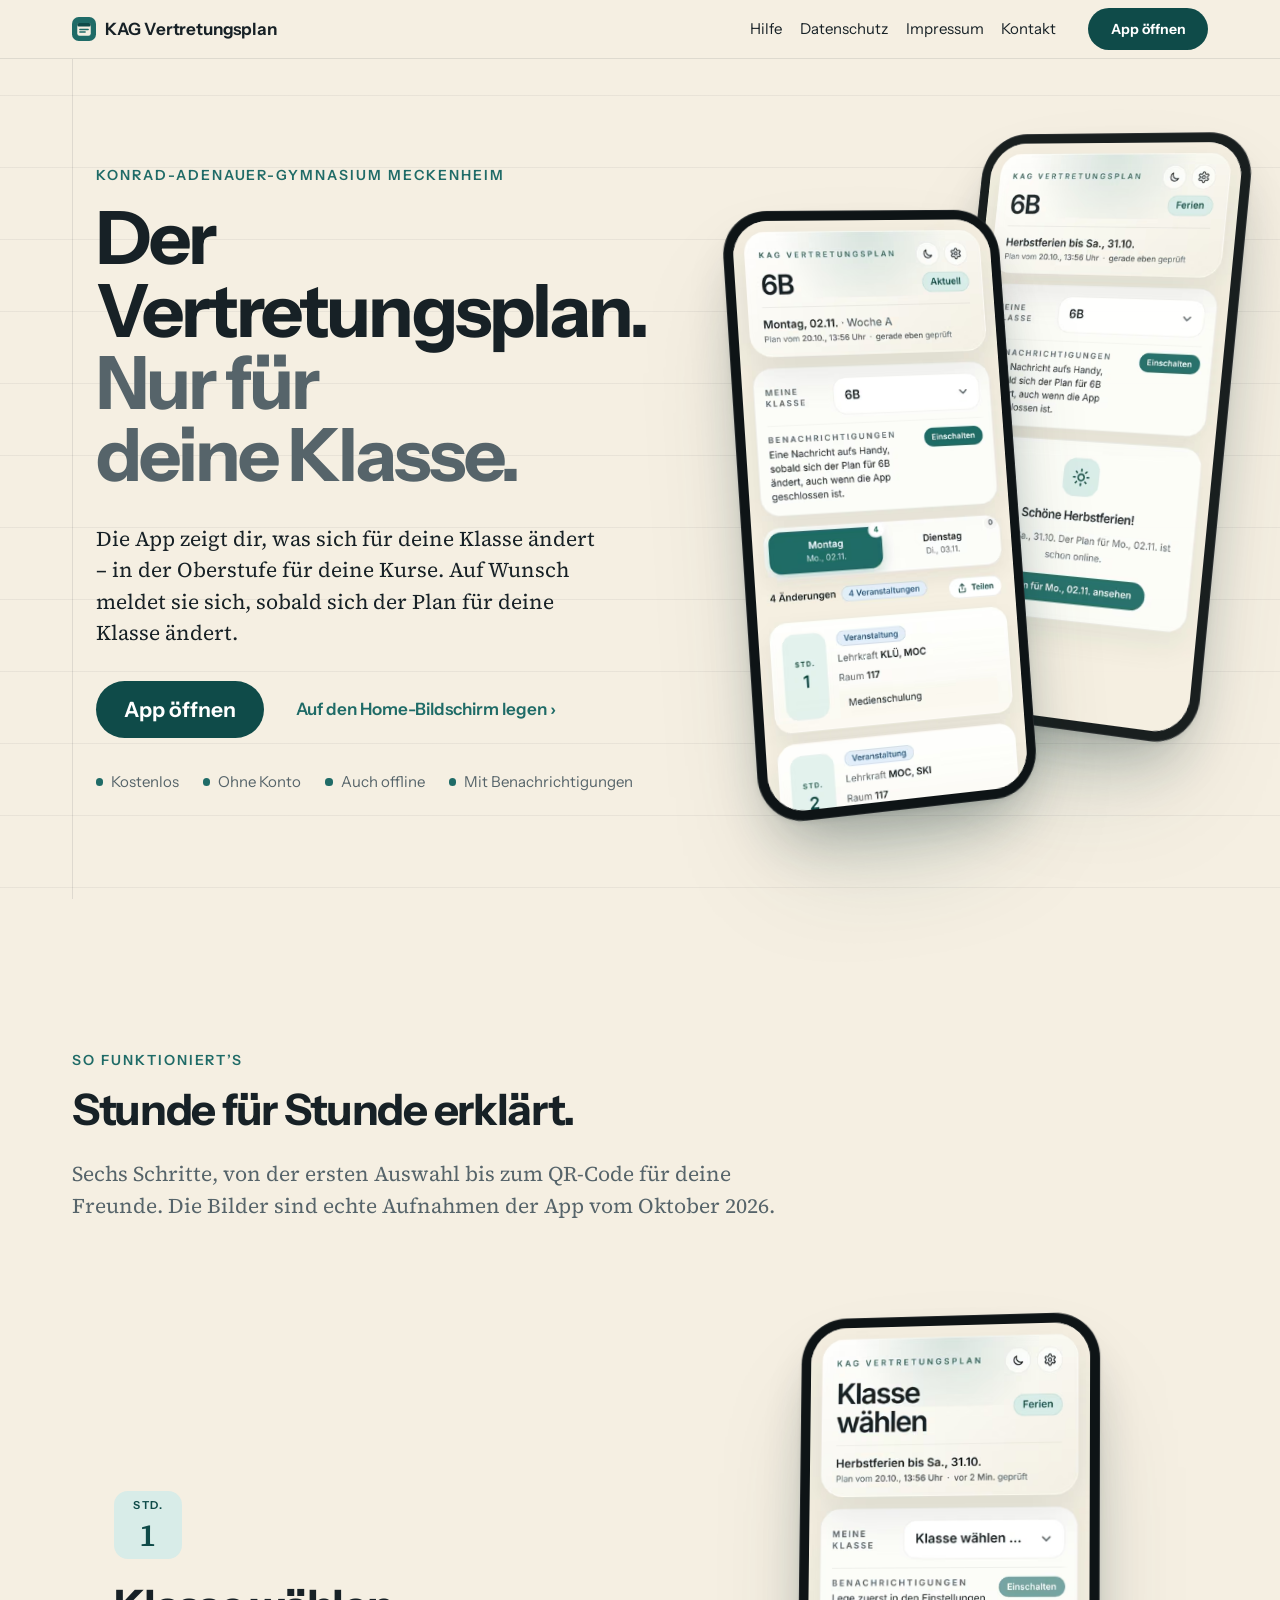
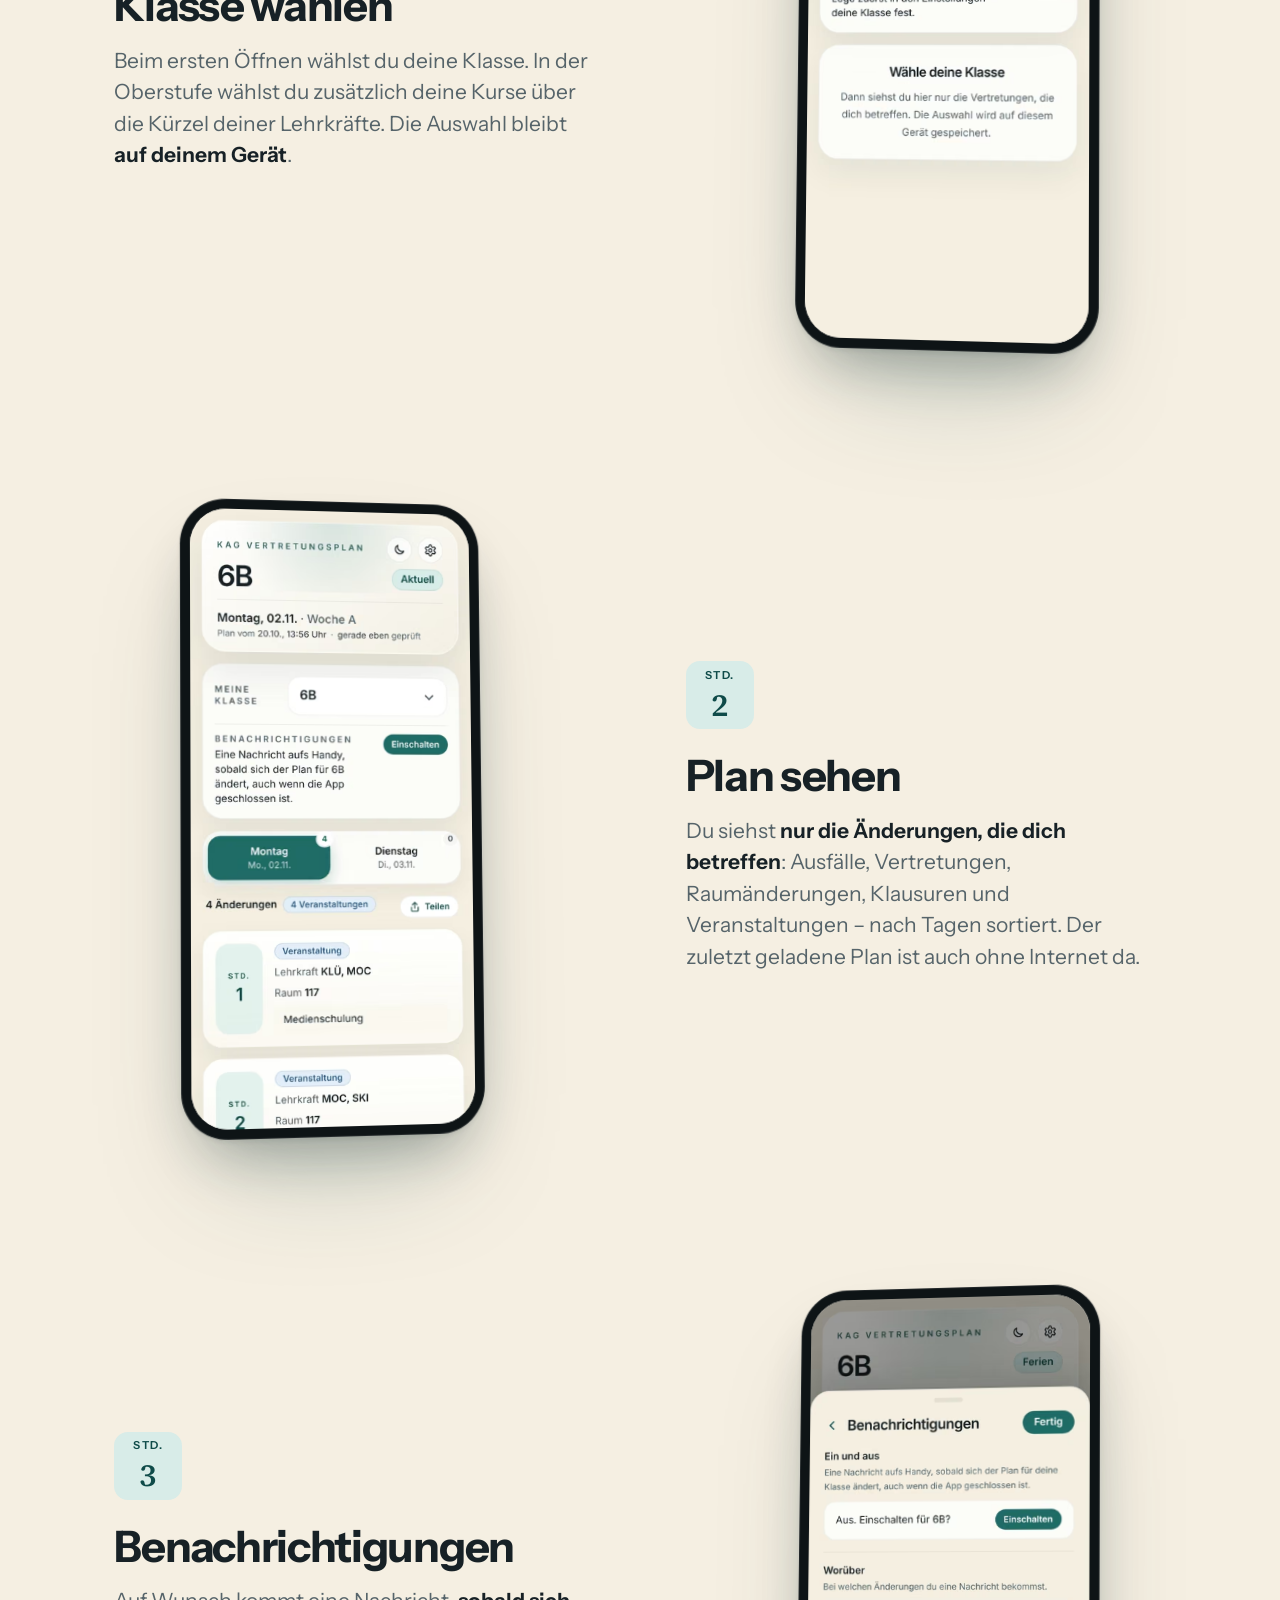
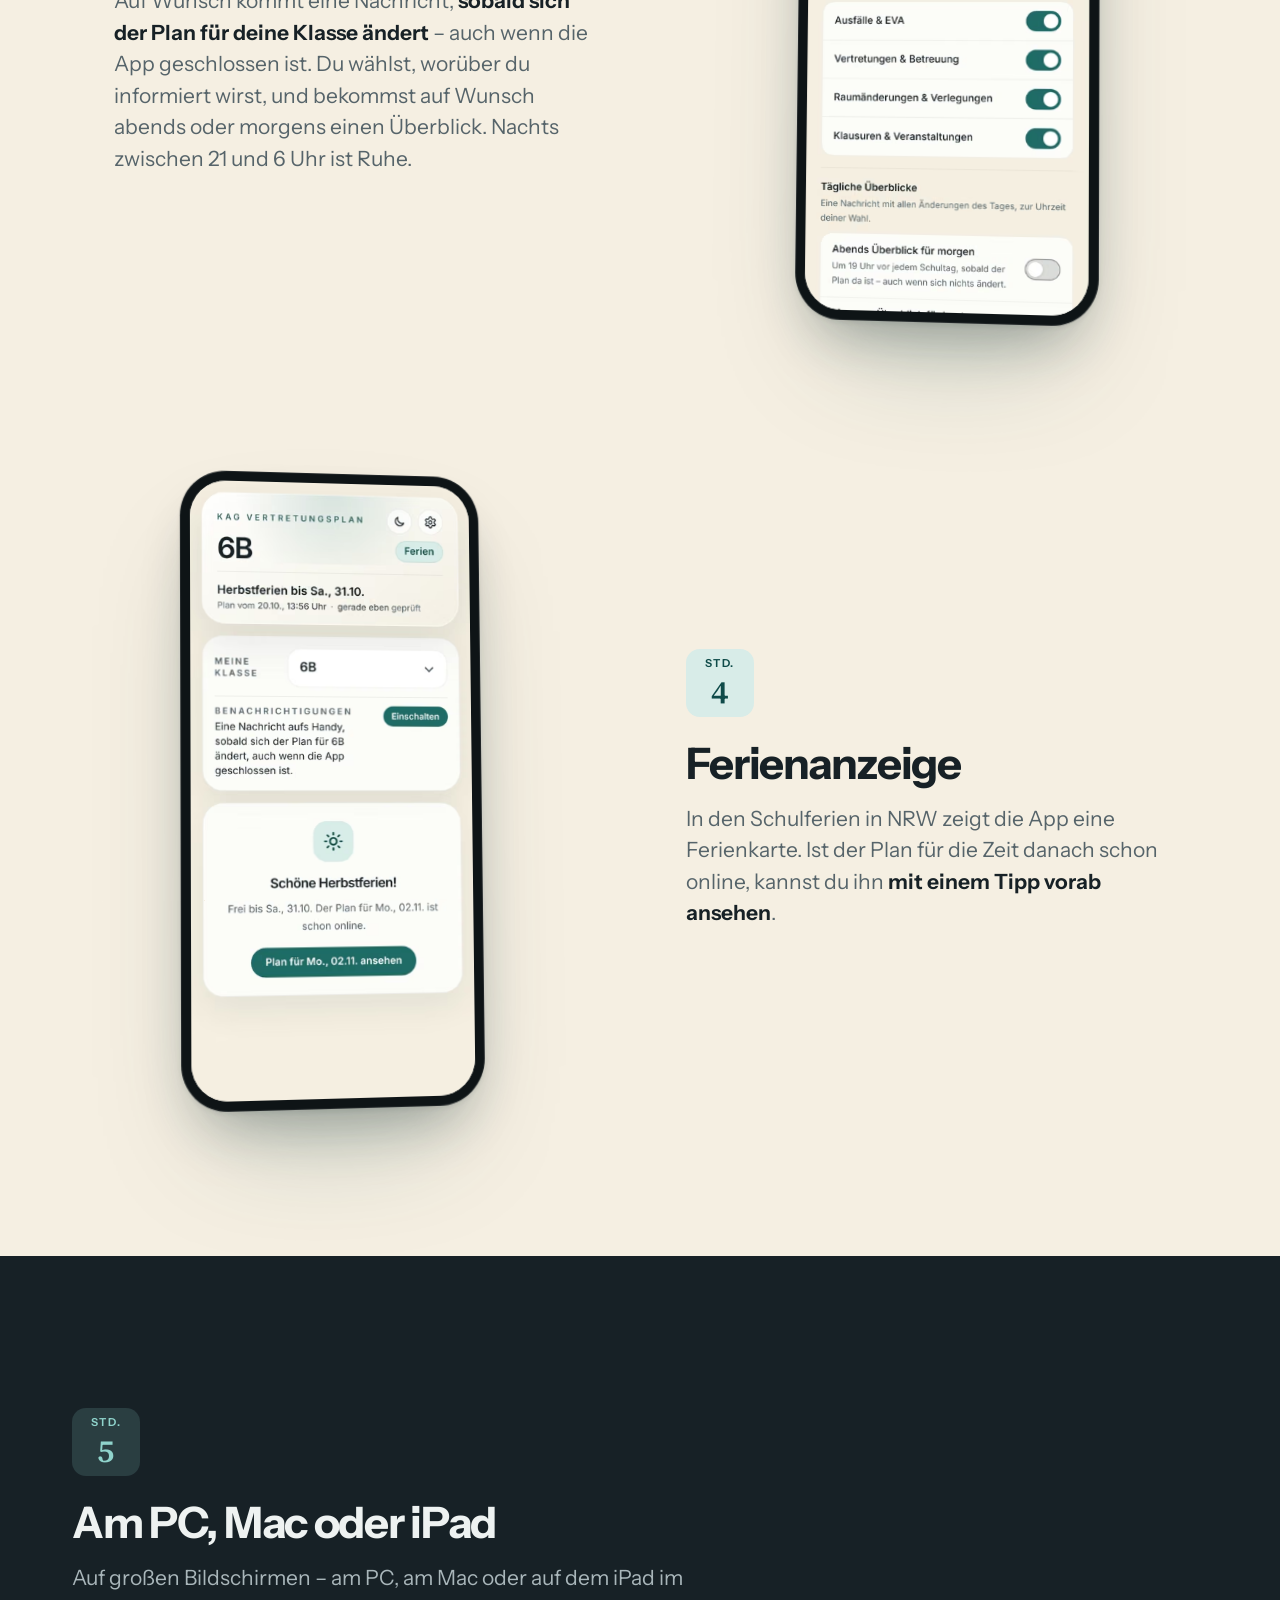
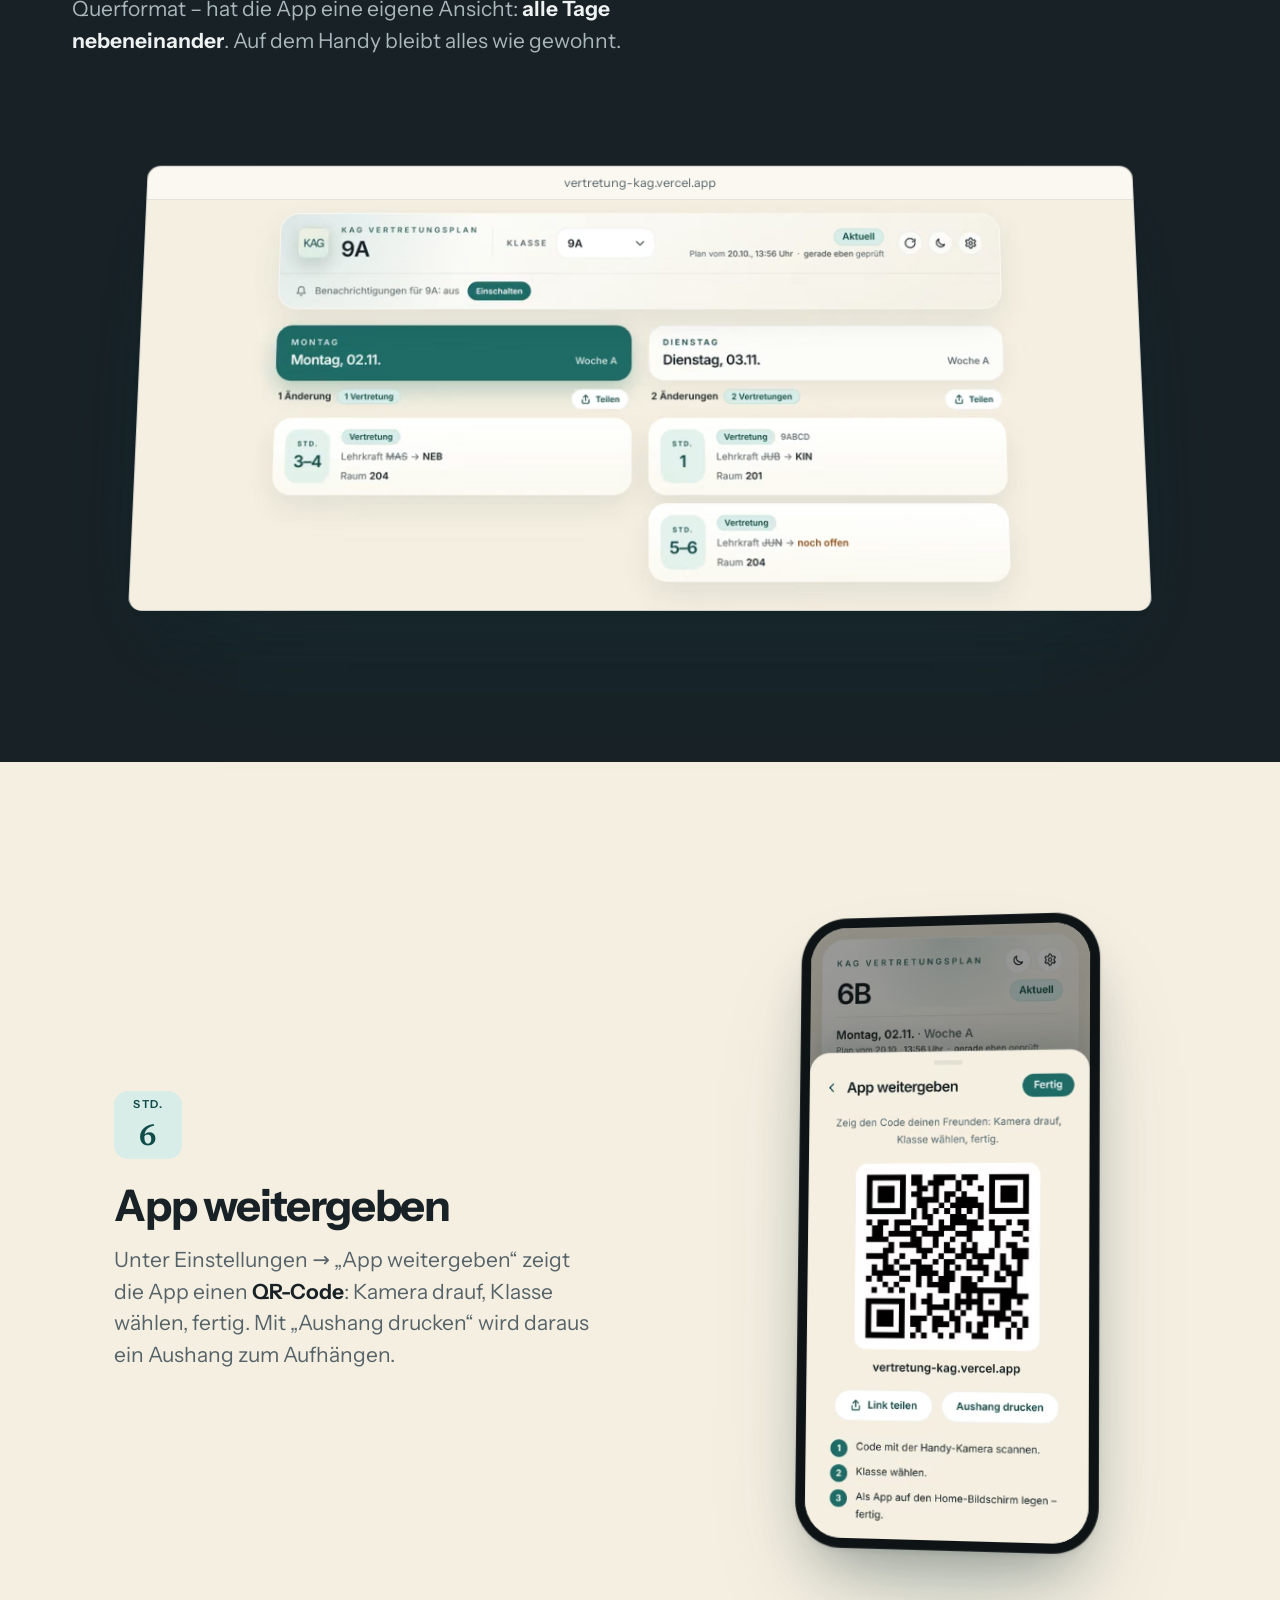
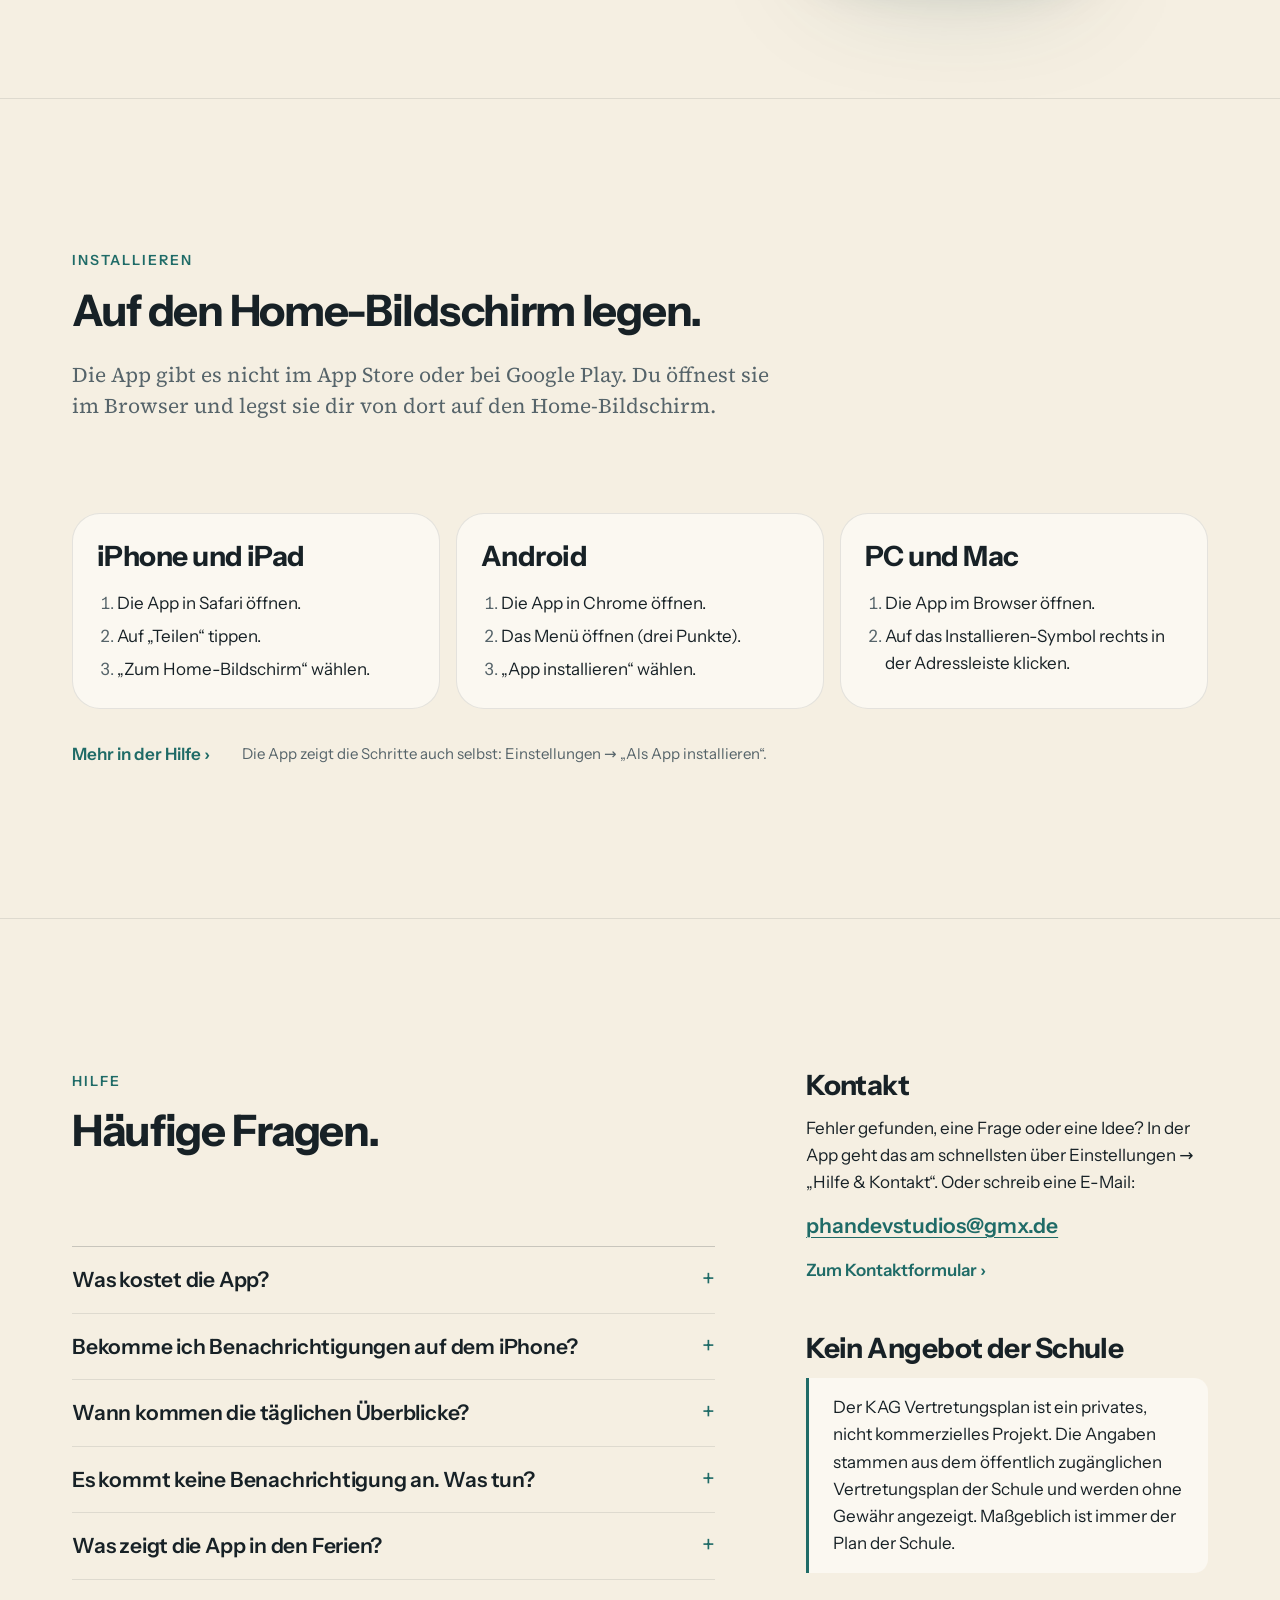
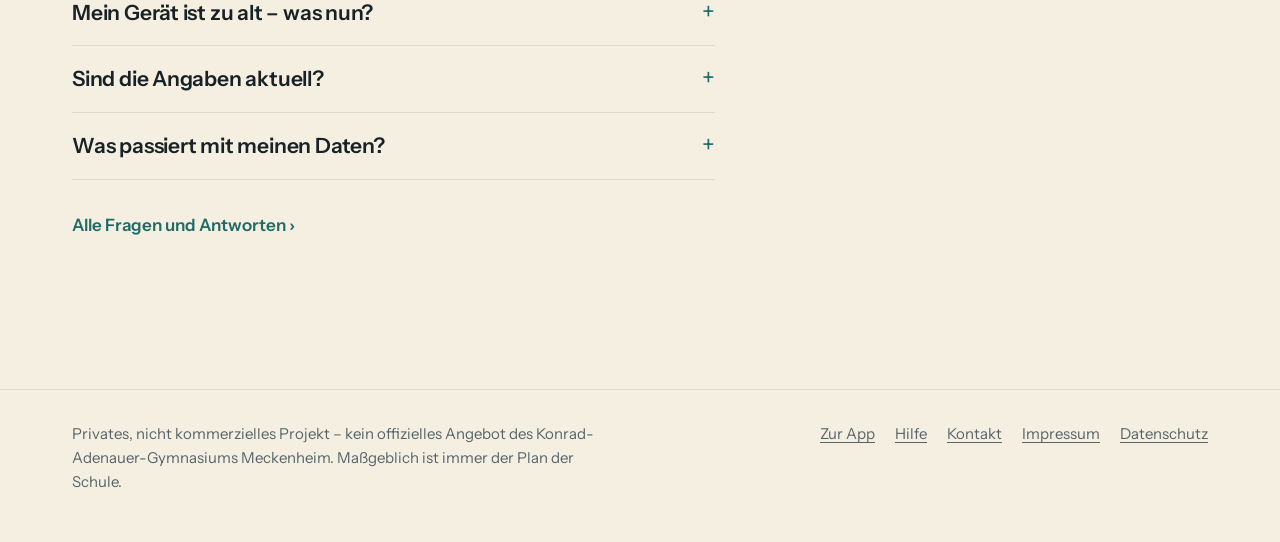
==== commit 8a2f3757: "Eigene Kontaktseite mit Formular (Formspree) - /kontakt: zuerst Verweis auf „Hilfe & Kontakt“ in der" ====
--- a/index.html
+++ b/index.html
@@ -10,20 +10,23 @@
   <link rel="icon" href="/favicon.svg" type="image/svg+xml">
   <link rel="preload" href="/fonts/instrument-sans.woff2" as="font" type="font/woff2" crossorigin>
   <link rel="preload" href="/fonts/source-serif-4.woff2" as="font" type="font/woff2" crossorigin>
+  <script src="/motion.js" defer></script>
   <link rel="stylesheet" href="/styles.css">
+  <script src="/nav.js" defer></script>
 </head>
 <body>
   <a class="skip-link" href="#inhalt">Zum Inhalt springen</a>
 
   <header class="site-header">
     <div class="wrap">
-      <a class="brand" href="/"><img src="/favicon.svg" alt="" width="24" height="24">KAG Vertretungsplan</a>
-      <nav class="site-nav" aria-label="Hauptnavigation">
+      <a class="brand" href="/"><img src="/favicon.svg" alt="" width="24" height="24"><span class="brand-name">KAG Vertretungsplan</span></a>
+      <button class="menu-button" type="button" aria-expanded="false" aria-controls="hauptnavigation" aria-label="Menü öffnen"><span class="menu-icon" aria-hidden="true"></span></button>
+      <nav class="site-nav" id="hauptnavigation" aria-label="Hauptnavigation">
         <ul>
           <li><a href="/hilfe">Hilfe</a></li>
           <li><a href="/datenschutz">Datenschutz</a></li>
           <li><a href="/impressum">Impressum</a></li>
-          <li><a href="/hilfe#kontakt">Kontakt</a></li>
+          <li><a href="/kontakt">Kontakt</a></li>
         </ul>
       </nav>
       <a class="button header-cta" href="https://vertretung-kag.vercel.app" rel="noopener">App öffnen</a>
@@ -280,6 +283,7 @@
           <h2 id="kontakt">Kontakt</h2>
           <p>Fehler gefunden, eine Frage oder eine Idee? In der App geht das am schnellsten über Einstellungen → „Hilfe &amp; Kontakt“. Oder schreib eine E-Mail:</p>
           <a class="mail" href="mailto:phandevstudios@gmx.de">phandevstudios@gmx.de</a>
+          <p><a class="link-arrow" href="/kontakt">Zum Kontaktformular</a></p>
           <h2 id="hinweis">Kein Angebot der Schule</h2>
           <p class="notice">Der KAG Vertretungsplan ist ein privates, nicht kommerzielles Projekt. Die Angaben stammen aus dem öffentlich zugänglichen Vertretungsplan der Schule und werden ohne Gewähr angezeigt. Maßgeblich ist immer der Plan der Schule.</p>
         </aside>
@@ -293,6 +297,7 @@
       <ul>
         <li><a href="https://vertretung-kag.vercel.app" rel="noopener">Zur App</a></li>
         <li><a href="/hilfe">Hilfe</a></li>
+        <li><a href="/kontakt">Kontakt</a></li>
         <li><a href="/impressum">Impressum</a></li>
         <li><a href="/datenschutz">Datenschutz</a></li>
       </ul>
--- a/styles.css
+++ b/styles.css
@@ -394,17 +394,160 @@
   font-size: 0.875rem;
 }
 
+/* Menü-Knopf (nur auf dem Handy und nur mit JavaScript sichtbar) */
+.menu-button {
+  display: none;
+  flex: none;
+  align-items: center;
+  justify-content: center;
+  width: 2.75rem;
+  height: 2.75rem;
+  padding: 0;
+  border: 1px solid var(--line-strong);
+  border-radius: 50%;
+  background: transparent;
+  color: var(--ink);
+  cursor: pointer;
+}
+
+.menu-button:hover {
+  border-color: var(--ink-muted);
+}
+
+.menu-icon,
+.menu-icon::before,
+.menu-icon::after {
+  display: block;
+  width: 1.05rem;
+  height: 2px;
+  border-radius: 2px;
+  background: currentColor;
+}
+
+.menu-icon {
+  position: relative;
+  background: transparent;
+}
+
+.menu-icon::before,
+.menu-icon::after {
+  content: "";
+  position: absolute;
+  left: 0;
+}
+
+.menu-icon::before {
+  top: -3px;
+}
+
+.menu-icon::after {
+  top: 3px;
+}
+
+.menu-open .menu-icon::before {
+  top: 0;
+  transform: rotate(45deg);
+}
+
+.menu-open .menu-icon::after {
+  top: 0;
+  transform: rotate(-45deg);
+}
+
 @media (max-width: 47.99rem) {
   .site-header {
-    position: static;
-  }
-  .site-nav {
+    position: relative;
+  }
+  .site-header .wrap {
+    flex-wrap: nowrap;
+    gap: var(--space-2);
+  }
+  .brand {
+    min-width: 0;
+    margin-right: auto;
+    gap: 0.4rem;
+    font-size: 0.9375rem;
+    letter-spacing: -0.015em;
+    white-space: nowrap;
+  }
+  .brand-name {
+    overflow: hidden;
+    text-overflow: ellipsis;
+  }
+  .header-cta {
+    flex: none;
+    order: 1;
+    padding: 0.4rem 0.75rem;
+    font-size: 0.8125rem;
+  }
+  .menu-button {
+    order: 2;
+  }
+
+  /* ohne JavaScript: Links in einer eigenen Zeile wie bisher */
+  html:not(.js-nav) .site-header .wrap {
+    flex-wrap: wrap;
+  }
+  html:not(.js-nav) .site-nav {
     order: 3;
     flex-basis: 100%;
     margin-left: 0;
   }
-  .header-cta {
-    margin-left: auto;
+
+  /* mit JavaScript: aufklappbares Menü */
+  .js-nav .menu-button {
+    display: inline-flex;
+    width: 2.5rem;
+    height: 2.5rem;
+  }
+  /* schmale Geräte: Logo-Symbol weglassen, damit der Name ganz hineinpasst */
+  @media (max-width: 24.37rem) {
+    .js-nav .brand img {
+      display: none;
+    }
+  }
+  /* sehr schmale Geräte: oben nur Schriftzug und Menü, „App öffnen“ steht groß im Inhalt */
+  @media (max-width: 22.37rem) {
+    .js-nav .header-cta {
+      display: none;
+    }
+  }
+  .js-nav .site-nav {
+    display: none;
+    position: absolute;
+    top: 100%;
+    left: 0;
+    right: 0;
+    z-index: 9;
+    margin: 0;
+    padding: var(--space-2) var(--gutter) var(--space-6);
+    background: var(--paper);
+    border-bottom: 1px solid var(--line);
+    box-shadow: 0 24px 40px -24px rgba(0, 0, 0, 0.35);
+  }
+  .js-nav .menu-open .site-nav {
+    display: block;
+  }
+  .js-nav .site-nav ul {
+    display: block;
+  }
+  .js-nav .site-nav li + li {
+    border-top: 1px solid var(--line);
+  }
+  .js-nav .site-nav a {
+    display: block;
+    padding: 0.9rem 0;
+    font-size: var(--step-2);
+    font-weight: 650;
+    letter-spacing: -0.02em;
+    text-decoration: none;
+  }
+  .js-nav .site-nav a[aria-current="page"] {
+    color: var(--petrol);
+    text-decoration: none;
+  }
+  .js-nav .site-nav a[aria-current="page"]::after {
+    content: " ·";
   }
 }
 
@@ -959,6 +1102,22 @@
     transition: color 0.15s ease, background-color 0.15s ease, text-decoration-thickness 0.15s ease;
   }
 
+  .menu-icon::before,
+  .menu-icon::after {
+    transition: transform 0.2s ease, top 0.2s ease;
+  }
+
+  .js-nav .menu-open .site-nav {
+    animation: menu-in 0.18s ease-out;
+  }
+
+  @keyframes menu-in {
+    from {
+      opacity: 0;
+      transform: translateY(-0.5rem);
+    }
+  }
+
   @supports (animation-timeline: view()) {
     .hero-stage .phone--front {
       animation: hero-front linear both;
@@ -983,6 +1142,40 @@
       animation-timeline: view();
       animation-range: entry 0% cover 50%;
     }
+  }
+}
+
+/* Dasselbe für Browser ohne CSS-Scroll-Animationen: motion.js setzt --p (0 bis 1) */
+@media (prefers-reduced-motion: no-preference) {
+  .js-motion .hero-stage .phone--front {
+    transform:
+      translateX(calc(-28% - 2% * var(--p, 0)))
+      translateY(calc(-1rem * var(--p, 0)))
+      rotateY(calc(18deg - 14deg * var(--p, 0)))
+      rotateX(calc(4deg - 4deg * var(--p, 0)))
+      rotateZ(calc(-3deg + 2deg * var(--p, 0)));
+  }
+
+  .js-motion .hero-stage .phone--back {
+    transform:
+      translateX(calc(-2% + 6% * var(--p, 0)))
+      translateY(calc(-1.5rem - 1.5rem * var(--p, 0)))
+      rotateY(calc(-24deg + 16deg * var(--p, 0)))
+      rotateX(calc(6deg - 4deg * var(--p, 0)))
+      rotateZ(calc(4deg - 2deg * var(--p, 0)));
+  }
+
+  .js-motion .step-media .phone {
+    transform:
+      translateY(calc(3rem * (1 - var(--p, 1))))
+      rotateY(calc(var(--ry-end, -8deg) * (3 - 2 * var(--p, 1))))
+      rotateX(calc(14deg - 11deg * var(--p, 1)));
+    will-change: transform;
+  }
+
+  .js-motion .band .browser {
+    transform: rotateX(calc(38deg * (1 - var(--p, 1)))) scale(calc(0.92 + 0.08 * var(--p, 1)));
+    will-change: transform;
   }
 }
 
@@ -1329,3 +1522,321 @@
   max-width: 46rem;
   margin-top: var(--space-6);
 }
+
+/* --------------------------------------------------------------------------
+   8. Kontaktseite
+   -------------------------------------------------------------------------- */
+
+.badge {
+  display: inline-block;
+  padding: 0.2rem 0.65rem;
+  border-radius: var(--radius-pill);
+  background: var(--mint);
+  color: var(--petrol-deep);
+  font-size: 0.8125rem;
+  font-weight: 650;
+  letter-spacing: 0.02em;
+}
+
+.contact-app {
+  display: grid;
+  gap: var(--space-7);
+  margin-top: var(--space-7);
+  padding: clamp(1.5rem, 4vw, 3.5rem) clamp(1.25rem, 4vw, 3.5rem) 0;
+  overflow: hidden;
+  border-radius: calc(var(--radius-l) * 1.3);
+  background: var(--paper-raised);
+  border: 1px solid var(--line);
+}
+
+.contact-app-text {
+  max-width: 34rem;
+  padding-bottom: 0;
+}
+
+.contact-app-text h2 {
+  margin-top: var(--space-4);
+}
+
+.contact-app-text > p {
+  margin-top: var(--space-4);
+  font-size: var(--step-1);
+  line-height: 1.5;
+  color: var(--ink-muted);
+}
+
+.path {
+  display: flex;
+  flex-wrap: wrap;
+  gap: var(--space-2) var(--space-3);
+  margin-top: var(--space-5);
+  padding: 0;
+  list-style: none;
+  counter-reset: path;
+}
+
+.path li {
+  counter-increment: path;
+  display: inline-flex;
+  align-items: center;
+  gap: 0.5rem;
+  margin: 0;
+  font-weight: 600;
+}
+
+.path li::before {
+  content: counter(path);
+  display: inline-grid;
+  place-items: center;
+  width: 1.6rem;
+  height: 1.6rem;
+  border-radius: 50%;
+  background: var(--petrol-deep);
+  color: var(--on-accent);
+  font-size: 0.8125rem;
+}
+
+@media (prefers-color-scheme: dark) {
+  .path li::before {
+    background: var(--petrol);
+  }
+}
+
+.path li + li::after {
+  content: none;
+}
+
+.path li:not(:last-child)::after {
+  content: "→";
+  margin-left: 0.25rem;
+  color: var(--ink-muted);
+  font-weight: 400;
+}
+
+.contact-app-media {
+  display: flex;
+  justify-content: center;
+  align-items: flex-end;
+}
+
+.contact-app-media .phone {
+  --phone-w: clamp(13rem, 60vw, 17rem);
+  margin-bottom: -6rem;
+  border-bottom-left-radius: 0;
+  border-bottom-right-radius: 0;
+}
+
+.contact-app-text .actions {
+  margin-bottom: var(--space-2);
+}
+
+@media (min-width: 56rem) {
+  .contact-app {
+    grid-template-columns: minmax(0, 1.3fr) minmax(0, 1fr);
+    align-items: center;
+  }
+  .contact-app-text {
+    padding-bottom: clamp(1.5rem, 4vw, 3.5rem);
+  }
+  .contact-app-media {
+    align-self: end;
+  }
+}
+
+/* Formular */
+.contact-form {
+  display: grid;
+  gap: var(--space-6);
+  margin-top: var(--space-8);
+  padding-top: var(--space-8);
+  border-top: 1px solid var(--line);
+}
+
+.contact-form-intro {
+  max-width: 26rem;
+}
+
+.contact-form-intro p {
+  margin-top: var(--space-4);
+}
+
+@media (min-width: 56rem) {
+  .contact-form {
+    grid-template-columns: minmax(0, 0.9fr) minmax(0, 1.4fr);
+    column-gap: var(--space-8);
+    align-items: start;
+  }
+  .contact-form .form-status {
+    grid-column: 2;
+  }
+}
+
+.form {
+  display: grid;
+  gap: var(--space-5);
+  max-width: 40rem;
+}
+
+.form label,
+.choice legend {
+  display: block;
+  font-weight: 650;
+}
+
+.choice {
+  margin: 0;
+  padding: 0;
+  border: 0;
+  min-width: 0;
+}
+
+.choice legend {
+  padding: 0;
+  margin-bottom: var(--space-3);
+}
+
+.choice-options {
+  display: grid;
+  grid-template-columns: repeat(2, minmax(0, 1fr));
+  gap: var(--space-2);
+}
+
+.choice-options label {
+  display: flex;
+  align-items: center;
+  gap: 0.6rem;
+  padding: 0.75rem 0.9rem;
+  border: 1px solid var(--line-strong);
+  border-radius: var(--radius-m);
+  background: var(--paper-raised);
+  font-weight: 550;
+  line-height: 1.3;
+  cursor: pointer;
+}
+
+.choice-options label:hover {
+  border-color: var(--petrol);
+}
+
+.choice-options label:has(input:checked) {
+  border-color: var(--petrol);
+  background: var(--mint);
+}
+
+.choice-options input,
+.form input[type="checkbox"] {
+  flex: none;
+  width: 1.1rem;
+  height: 1.1rem;
+  margin: 0;
+  accent-color: var(--petrol-deep);
+}
+
+@media (prefers-color-scheme: dark) {
+  .choice-options input {
+    accent-color: var(--petrol);
+  }
+}
+
+.field label {
+  margin-bottom: var(--space-2);
+}
+
+.optional {
+  color: var(--ink-muted);
+  font-weight: 400;
+}
+
+.field input,
+.field textarea {
+  display: block;
+  width: 100%;
+  padding: 0.8rem 1rem;
+  border: 1px solid var(--line-strong);
+  border-radius: var(--radius-m);
+  background: var(--paper-raised);
+  color: var(--ink);
+  font: inherit;
+  line-height: 1.5;
+}
+
+.field textarea {
+  min-height: 9rem;
+  resize: vertical;
+}
+
+.field input:hover,
+.field textarea:hover {
+  border-color: var(--ink-muted);
+}
+
+.field input:focus-visible,
+.field textarea:focus-visible {
+  outline: 2px solid var(--focus);
+  outline-offset: 1px;
+  border-color: var(--focus);
+}
+
+.field-hint,
+.form-note {
+  margin-top: var(--space-2);
+  color: var(--ink-muted);
+  font-size: 0.875rem;
+  line-height: 1.5;
+}
+
+.form-note {
+  margin-top: 0;
+}
+
+.form .button {
+  justify-self: start;
+  border: 0;
+  cursor: pointer;
+  font-family: inherit;
+}
+
+.form .button:disabled {
+  opacity: 0.6;
+  cursor: progress;
+}
+
+.honeypot {
+  position: absolute;
+  left: -9999px;
+  width: 1px;
+  height: 1px;
+  overflow: hidden;
+}
+
+.form-status {
+  max-width: 40rem;
+  margin: 0;
+}
+
+.form-status:empty {
+  display: none;
+}
+
+.form-status--info {
+  color: var(--ink-muted);
+}
+
+.form-status--ok,
+.form-status--error {
+  padding: var(--space-4) var(--space-5);
+  border-radius: var(--radius-m);
+  font-weight: 550;
+}
+
+.form-status--ok {
+  background: var(--mint);
+  color: var(--ink);
+  border-left: 3px solid var(--petrol);
+}
+
+.form-status--error {
+  background: var(--paper-raised);
+  color: var(--ink);
+  border-left: 3px solid var(--signal);
+}
